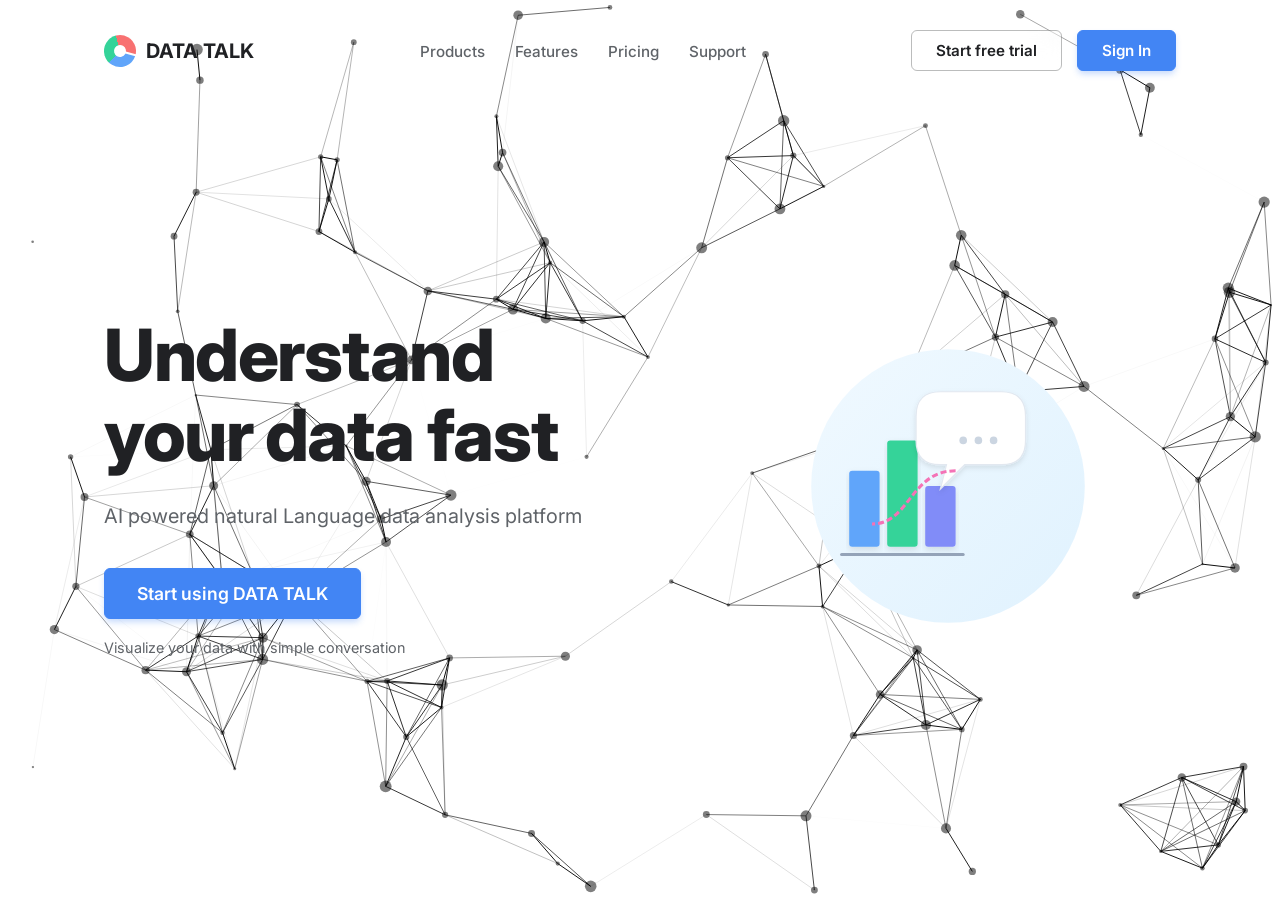
==== index.html @ 3cc3d5ae "feat: Implement initial Data Talk application with Flask server, file upload, Gemini chat, and dashb" ====
<!DOCTYPE html>
<html lang="en">

<head>
    <meta charset="UTF-8">
    <meta name="viewport" content="width=device-width, initial-scale=1.0">
    <title>Data Talk - Understand your data fast</title>
    <meta name="description"
        content="AI powered natural Language data analysis platform. Visualize your data with simple conversation.">
    <link rel="preconnect" href="https://fonts.googleapis.com">
    <link rel="preconnect" href="https://fonts.gstatic.com" crossorigin>
    <link href="https://fonts.googleapis.com/css2?family=Inter:wght@400;500;600;700&display=swap" rel="stylesheet">
    <link rel="stylesheet" href="styles.css">
</head>

<body>
    <header class="site-header">
        <div class="container">
            <a href="#" class="logo">
                <div class="logo-icon">
                    <!-- Simple CSS Pie Chart Icon -->
                    <div class="pie-slice"></div>
                </div>
                DATA TALK
            </a>
            <nav class="main-nav">
                <ul>
                    <li><a href="#">Products</a></li>
                    <li><a href="#">Features</a></li>
                    <li><a href="#">Pricing</a></li>
                    <li><a href="#">Support</a></li>
                </ul>
            </nav>
            <div class="header-actions">
                <a href="#" class="btn btn-outline">Start free trial</a>
                <a href="login.html" class="btn btn-primary">Sign In</a>
            </div>
            <button class="mobile-menu-btn" aria-label="Toggle menu">
                <span></span>
                <span></span>
                <span></span>
            </button>
        </div>
    </header>

    <canvas id="particle-canvas"></canvas>
    <main>
        <section class="hero-section">
            <div class="container">
                <div class="hero-content">
                    <h1>Understand your data fast</h1>
                    <p class="hero-subhead">AI powered natural Language data analysis platform</p>
                    <a href="#" class="btn btn-primary btn-lg">Start using DATA TALK</a>
                    <p class="hero-footnote">Visualize your data with simple conversation</p>
                </div>
                <div class="hero-image">
                    <img src="assets/hero_illustration.svg" alt="Data visualization illustration" id="hero-img">
                </div>
            </div>
        </section>
    </main>

    <script src="script.js"></script>
</body>

</html>
---- styles.css ----
:root {
    --primary-color: #4285f4;
    /* Google Blue */
    --accent-color: #ea4335;
    /* Google Red type accent if needed, or stick to blue/white */
    --text-color: #202124;
    /* Dark Grey/Black */
    --text-light: #5f6368;
    --background: #ffffff;
    /* White */
    --white: #ffffff;
    --border-color: #dadce0;
    --font-family: 'Google Sans', 'Inter', sans-serif;
    /* Prioritize Google Sans if available */
    --container-width: 90%;
}

* {
    margin: 0;
    padding: 0;
    box-sizing: border-box;
}

body {
    font-family: var(--font-family);
    color: var(--text-color);
    background-color: var(--background);
    /* Remove gradient, use solid dark background for particles */
    background: var(--background);
    min-height: 100vh;
    display: flex;
    flex-direction: column;
    overflow-x: hidden;
    /* Prevent scrollbars from particles */
}

#particle-canvas {
    position: fixed;
    top: 0;
    left: 0;
    width: 100%;
    height: 100%;
    z-index: 0;
    /* Behind content */
    pointer-events: none;
    /* Let clicks pass through */
}

/* Dashboard Subtle Background */
.dashboard-bg {
    position: fixed;
    top: 0;
    left: 0;
    width: 100vw;
    height: 100vh;
    z-index: -1;
    overflow: hidden;
    background: white;
}

.bg-blob {
    position: absolute;
    border-radius: 50%;
    filter: blur(80px);
    opacity: 0.4;
    animation: floatBlob 25s infinite alternate cubic-bezier(0.4, 0, 0.2, 1);
}

.blob-1 {
    top: -10%;
    left: -10%;
    width: 50vw;
    height: 50vw;
    background: radial-gradient(circle, rgba(66, 133, 244, 0.2) 0%, rgba(66, 133, 244, 0) 70%);
    /* Blue */
}

.blob-2 {
    bottom: -10%;
    right: -10%;
    width: 50vw;
    height: 50vw;
    background: radial-gradient(circle, rgba(234, 67, 53, 0.15) 0%, rgba(234, 67, 53, 0) 70%);
    /* Red */
    animation-delay: -12s;
}

.blob-3 {
    top: 40%;
    left: 40%;
    width: 40vw;
    height: 40vw;
    background: radial-gradient(circle, rgba(251, 188, 5, 0.1) 0%, rgba(251, 188, 5, 0) 70%);
    /* Yellow */
    animation-duration: 40s;
    opacity: 0.3;
}

@keyframes floatBlob {
    0% {
        transform: translate(0, 0) scale(1);
    }

    33% {
        transform: translate(30px, -50px) scale(1.1);
    }

    66% {
        transform: translate(-20px, 20px) scale(0.9);
    }

    100% {
        transform: translate(0, 0) scale(1);
    }
}

.container {
    width: 100%;
    /* Fluid width */
    max-width: var(--container-width);
    margin: 0 auto;
    padding: 0 40px;
    /* Increased padding */
    display: flex;
    align-items: center;
}

/* Header */
.site-header {
    width: 100%;
    z-index: 10;
    padding: 20px 0;
    padding-top: 30px;
}

.site-header .container {
    justify-content: space-between;
}

.logo {
    display: flex;
    align-items: center;
    font-weight: 700;
    font-size: 1.25rem;
    color: var(--text-color);
    text-decoration: none;
    gap: 10px;
}

.logo-icon {
    width: 32px;
    height: 32px;
    background: conic-gradient(from 0deg, #f87171 0deg 120deg, #60a5fa 120deg 240deg, #34d399 240deg 360deg);
    border-radius: 50%;
    position: relative;
    transform: rotate(-15deg);
}

.logo-icon::before {
    content: '';
    position: absolute;
    top: 50%;
    left: 50%;
    transform: translate(-50%, -50%);
    width: 12px;
    height: 12px;
    background: white;
    border-radius: 50%;
    z-index: 2;
}

/* Add a line to simulate the cut */
.logo-icon::after {
    content: '';
    position: absolute;
    top: 50%;
    left: 50%;
    width: 20px;
    height: 2px;
    background: white;
    transform: translateY(-50%) rotate(30deg);
    transform-origin: left center;
}


.main-nav ul {
    display: flex;
    list-style: none;
    gap: 30px;
}

.main-nav a {
    text-decoration: none;
    color: var(--text-light);
    font-weight: 500;
    font-size: 0.95rem;
    transition: color 0.2s;
}

.main-nav a:hover {
    color: var(--primary-color);
    /* Blue on hover */
}

.header-actions {
    display: flex;
    gap: 15px;
    align-items: center;
}

.btn {
    display: inline-flex;
    align-items: center;
    justify-content: center;
    padding: 10px 24px;
    border-radius: 6px;
    font-weight: 600;
    text-decoration: none;
    transition: all 0.2s;
    font-size: 0.95rem;
}

.btn-outline {
    border: 1px solid rgba(32, 33, 36, 0.3);
    /* Dark border */
    color: var(--text-color);
    backdrop-filter: blur(10px);
    /* Glassmorphism */
}

.btn-outline:hover {
    background-color: rgba(32, 33, 36, 0.05);
    border-color: var(--text-color);
    color: var(--text-color);
}

.btn-primary {
    background-color: var(--primary-color);
    color: var(--white);
    border: 1px solid var(--primary-color);
    box-shadow: 0 4px 6px -1px rgba(66, 133, 244, 0.3);
}

.btn-primary:hover {
    background-color: #4351d6;
    border-color: #4351d6;
    transform: translateY(-1px);
}

.btn-lg {
    padding: 14px 32px;
    font-size: 1.1rem;
}

.mobile-menu-btn {
    display: none;
    background: none;
    border: none;
    cursor: pointer;
    flex-direction: column;
    gap: 6px;
}

.mobile-menu-btn span {
    display: block;
    width: 25px;
    height: 3px;
    background-color: var(--text-color);
    border-radius: 3px;
}

/* Hero Section */
main {
    flex: 1;
    display: flex;
    flex-direction: column;
}

.hero-section {
    flex: 1;
    width: 100%;
    display: flex;
    align-items: center;
    justify-content: center;
    position: relative;
}

.hero-section .container {
    padding-top: 40px;
    padding-bottom: 60px;
    justify-content: space-between;
    align-items: center;
    gap: 80px;
    width: 100%;
}

.hero-content {
    max-width: 50%;
    display: flex;
    flex-direction: column;
    justify-content: center;
    align-items: flex-start;
    /* Prevent button from stretching */
}

.hero-content h1 {
    font-size: 4.5rem;
    font-weight: 800;
    line-height: 1.1;
    margin-bottom: 30px;
    letter-spacing: -0.02em;
}

.hero-subhead {
    font-size: 1.25rem;
    color: var(--text-light);
    margin-bottom: 40px;
    font-weight: 400;
}

.hero-footnote {
    margin-top: 20px;
    color: var(--text-light);
    font-size: 0.9rem;
}

.hero-image {
    max-width: 45%;
    display: flex;
    justify-content: center;
    align-items: center;
}

.hero-image img {
    max-width: 100%;
    height: auto;
    filter: drop-shadow(0 20px 25px -5px rgba(0, 0, 0, 0.1));
}

/* Responsive */
@media (max-width: 768px) {
    .site-header {
        position: relative;
    }

    .main-nav,
    .header-actions {
        display: none;
    }

    .mobile-menu-btn {
        display: flex;
    }

    .hero-section .container {
        flex-direction: column;
        padding-top: 40px;
        text-align: center;
    }

    .hero-content {
        max-width: 100%;
        margin-bottom: 50px;
    }

    .hero-content h1 {
        font-size: 3rem;
    }

    .hero-image {
        max-width: 80%;
    }
}

/* Button Text Color Fix */
.btn-outline,
.btn-primary {
    color: var(--white);
    /* Ensure visible text on buttons */
}

.btn-outline {
    color: var(--text-color);
    /* Dark text for outline in light mode */
}

/* Chat Hero UI */
.chat-hero-container {
    display: flex;
    flex-direction: column;
    justify-content: center;
    align-items: center;
    height: 100%;
    width: 100%;
    max-width: 800px;
    /* Constrain width for readability */
    margin: 0 auto;
    padding-bottom: 10vh;
    /* Visual balance */
}

.chat-hero-title {
    font-size: 2.5rem;
    font-weight: 600;
    margin-bottom: 2rem;
    text-align: center;
    background: linear-gradient(135deg, var(--text-color) 0%, var(--text-light) 100%);
    -webkit-background-clip: text;
    -webkit-text-fill-color: transparent;
    letter-spacing: -0.02em;
}

.chat-input-wrapper {
    width: 100%;
    position: relative;
    border-radius: 16px;
    background: rgba(255, 255, 255, 0.8);
    backdrop-filter: blur(20px);
    box-shadow: 0 4px 20px rgba(0, 0, 0, 0.08);
    /* Soft shadow */
    border: 1px solid var(--border-color);
    padding: 10px;
    transition: all 0.3s cubic-bezier(0.25, 0.8, 0.25, 1);
}

.chat-input-wrapper:focus-within {
    box-shadow: 0 8px 30px rgba(66, 133, 244, 0.15);
    border-color: var(--primary-color);
    transform: translateY(-2px);
}

.chat-hero-input {
    width: 100%;
    min-height: 60px;
    border: none;
    background: transparent;
    padding: 15px 50px 15px 20px;
    /* Space for buttons */
    font-size: 1.1rem;
    font-family: var(--font-family);
    color: var(--text-color);
    resize: none;
    outline: none;
}

.chat-actions {
    display: flex;
    justify-content: space-between;
    align-items: center;
    padding: 0 10px 5px 10px;
    border-top: 1px solid rgba(0, 0, 0, 0.05);
    margin-top: 5px;
}

.chat-tools {
    display: flex;
    gap: 10px;
}

.tool-btn {
    background: none;
    border: none;
    cursor: pointer;
    padding: 8px;
    border-radius: 50%;
    color: var(--text-light);
    transition: all 0.2s;
    display: flex;
    align-items: center;
    justify-content: center;
}

.tool-btn:hover {
    background: rgba(0, 0, 0, 0.05);
    color: var(--primary-color);
}

.send-btn {
    background: var(--primary-color);
    color: white;
    border: none;
    border-radius: 8px;
    width: 36px;
    height: 36px;
    cursor: pointer;
    display: flex;
    align-items: center;
    justify-content: center;
    transition: transform 0.2s;
}

.send-btn:hover {
    transform: scale(1.05);
}

.suggestions-row {
    display: flex;
    gap: 10px;
    margin-top: 20px;
    flex-wrap: wrap;
    justify-content: center;
}

.suggestion-chip {
    padding: 8px 16px;
    background: rgba(255, 255, 255, 0.6);
    border: 1px solid var(--border-color);
    border-radius: 20px;
    font-size: 0.9rem;
    color: var(--text-light);
    cursor: pointer;
    transition: all 0.2s;
}

.suggestion-chip:hover {
    background: white;
    border-color: var(--primary-color);
    color: var(--primary-color);
    transform: translateY(-1px);
    box-shadow: 0 2px 8px rgba(0, 0, 0, 0.05);
}
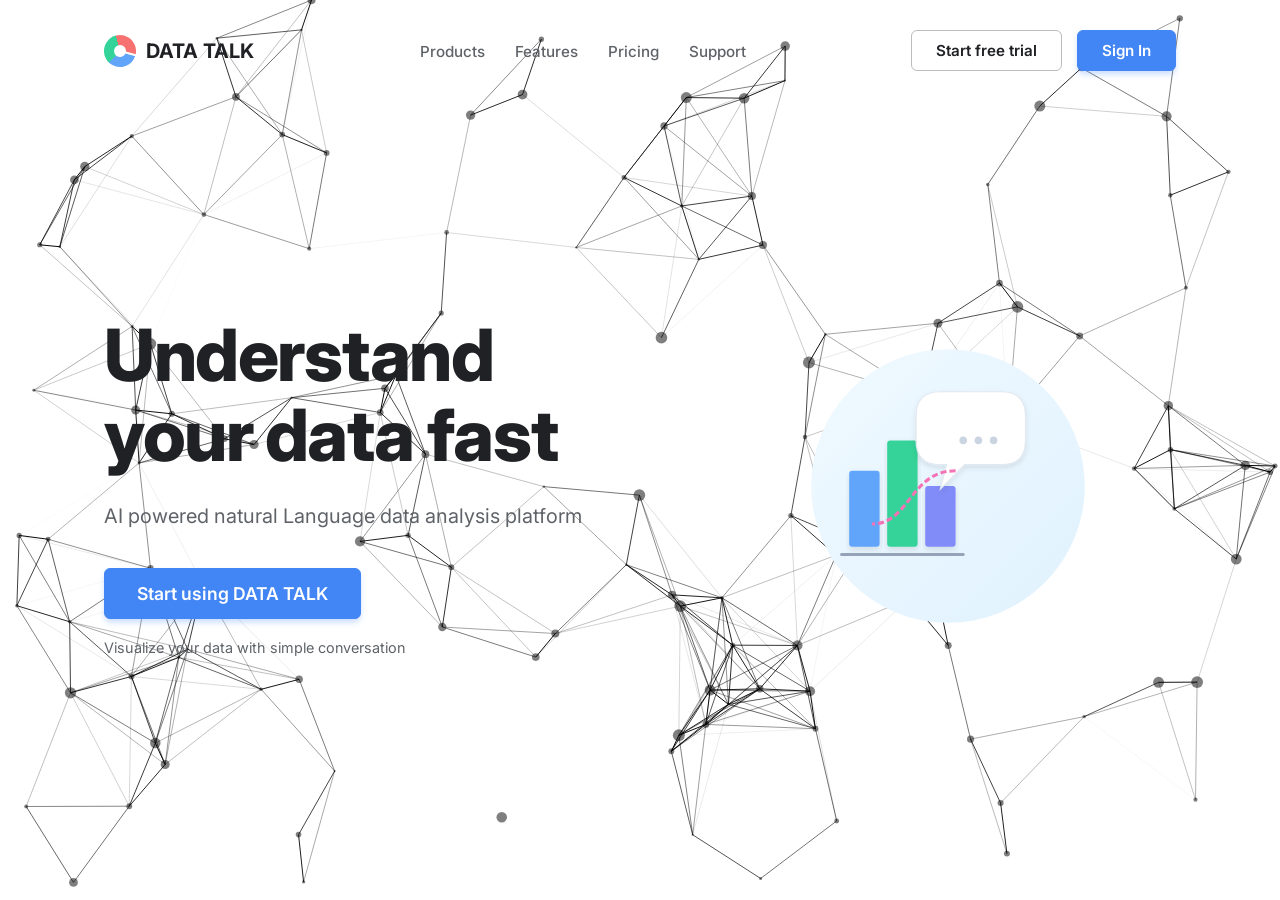
==== commit 2282d7b7: "feat: Add dashboard pinning, chart download, and data preview functionalities - Implemented pinChart" ====
--- a/index.html
+++ b/index.html
@@ -60,7 +60,9 @@
         </section>
     </main>
 
-    <script src="script.js"></script>
+    <script src="js/core.js"></script>
+    <script src="js/data-chat.js"></script>
+    <script src="js/dashboard-ui.js"></script>
 </body>
 
 </html>
--- a/styles.css
+++ b/styles.css
@@ -379,6 +379,19 @@
     /* Ensure visible text on buttons */
 }
 
+/* Shared interactive-element base (prevents duplication across CSS modules) */
+.chart-action-btn,
+.btn-dash-action,
+.table-toggle-btn,
+.regenerate-btn,
+.followup-chip,
+.card-resize-btn,
+.data-preview-toggle {
+    font-family: var(--font-family);
+    cursor: pointer;
+    transition: all 0.2s;
+}
+
 .btn-outline {
     color: var(--text-color);
     /* Dark text for outline in light mode */
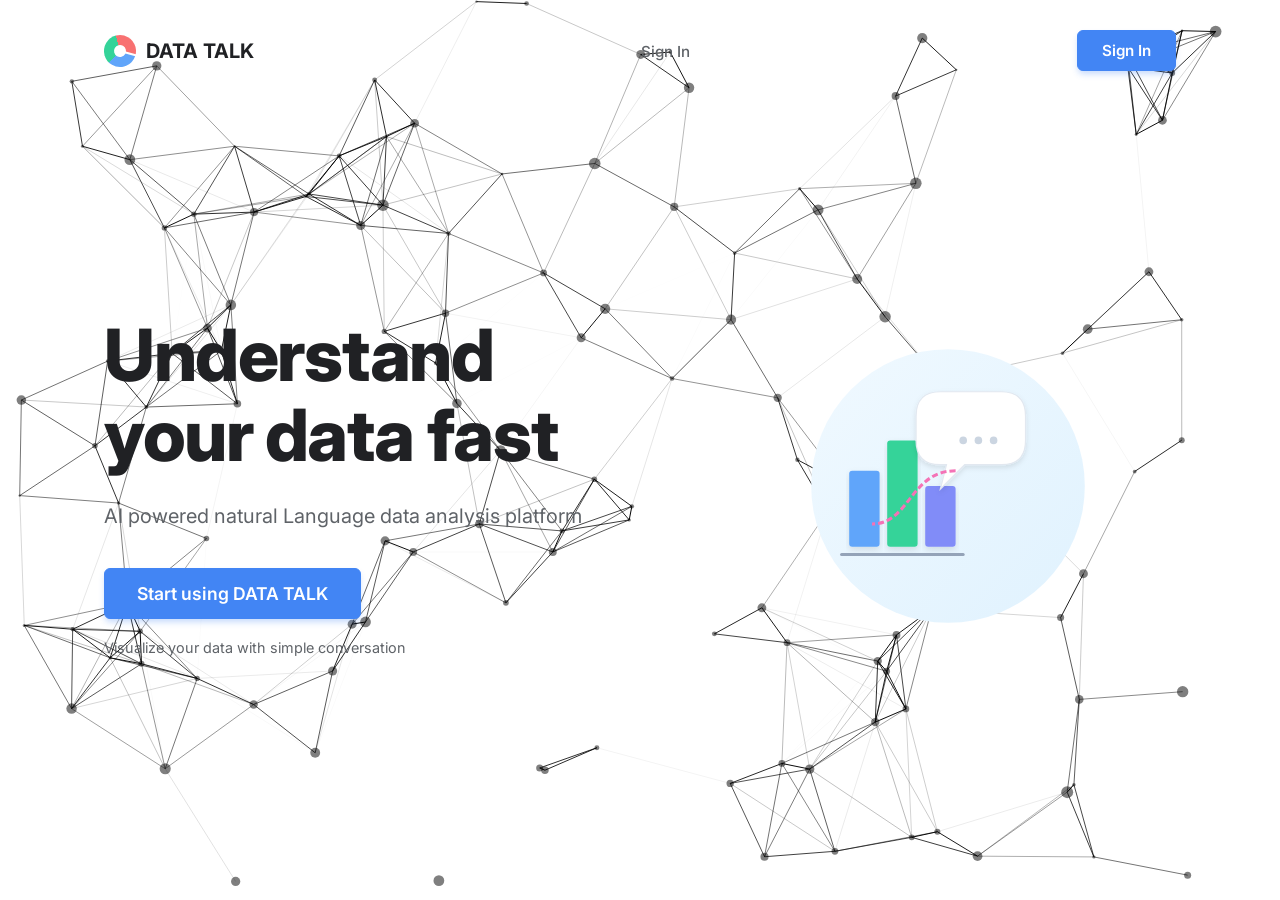
==== commit 591eca93: "refactor: Clean up codebase by removing dead code, consolidating Supabase config, and updating docum" ====
--- a/index.html
+++ b/index.html
@@ -25,14 +25,10 @@
             </a>
             <nav class="main-nav">
                 <ul>
-                    <li><a href="#">Products</a></li>
-                    <li><a href="#">Features</a></li>
-                    <li><a href="#">Pricing</a></li>
-                    <li><a href="#">Support</a></li>
+                    <li><a href="login.html">Sign In</a></li>
                 </ul>
             </nav>
             <div class="header-actions">
-                <a href="#" class="btn btn-outline">Start free trial</a>
                 <a href="login.html" class="btn btn-primary">Sign In</a>
             </div>
             <button class="mobile-menu-btn" aria-label="Toggle menu">
@@ -50,7 +46,7 @@
                 <div class="hero-content">
                     <h1>Understand your data fast</h1>
                     <p class="hero-subhead">AI powered natural Language data analysis platform</p>
-                    <a href="#" class="btn btn-primary btn-lg">Start using DATA TALK</a>
+                    <a href="login.html" class="btn btn-primary btn-lg">Start using DATA TALK</a>
                     <p class="hero-footnote">Visualize your data with simple conversation</p>
                 </div>
                 <div class="hero-image">
@@ -61,8 +57,6 @@
     </main>
 
     <script src="js/core.js"></script>
-    <script src="js/data-chat.js"></script>
-    <script src="js/dashboard-ui.js"></script>
 </body>
 
 </html>
--- a/styles.css
+++ b/styles.css
@@ -13,6 +13,38 @@
     --font-family: 'Google Sans', 'Inter', sans-serif;
     /* Prioritize Google Sans if available */
     --container-width: 90%;
+
+    /* Surfaces (used by dashboard) */
+    --surface-primary: #ffffff;
+    --surface-secondary: rgba(255, 255, 255, 0.8);
+    --surface-tertiary: rgba(255, 255, 255, 0.6);
+    --surface-hover: rgba(0, 0, 0, 0.05);
+    --surface-active: rgba(66, 133, 244, 0.1);
+    --shadow-color: rgba(0, 0, 0, 0.08);
+    --code-bg: rgba(0, 0, 0, 0.06);
+    --chart-border-top: #f0f0f0;
+    --input-bg: white;
+}
+
+/* Dark Mode */
+[data-theme="dark"] {
+    --primary-color: #7aabf7;
+    --accent-color: #f28b82;
+    --text-color: #e8eaed;
+    --text-light: #9aa0a6;
+    --background: #000000;
+    --white: #121212;
+    --border-color: #2a2a2a;
+    --surface-primary: #121212;
+    --surface-secondary: rgba(18, 18, 18, 0.9);
+    --surface-tertiary: rgba(18, 18, 18, 0.7);
+    --surface-hover: rgba(255, 255, 255, 0.06);
+    --surface-active: rgba(122, 171, 247, 0.15);
+    --shadow-color: rgba(0, 0, 0, 0.5);
+    --code-bg: rgba(255, 255, 255, 0.08);
+    --chart-border-top: rgba(255, 255, 255, 0.08);
+    --input-bg: #1e1e1e;
+    color-scheme: dark;
 }
 
 * {
@@ -55,7 +87,7 @@
     height: 100vh;
     z-index: -1;
     overflow: hidden;
-    background: white;
+    background: var(--background);
 }
 
 .bg-blob {
@@ -164,7 +196,7 @@
     transform: translate(-50%, -50%);
     width: 12px;
     height: 12px;
-    background: white;
+    background: var(--background);
     border-radius: 50%;
     z-index: 2;
 }
@@ -177,7 +209,7 @@
     left: 50%;
     width: 20px;
     height: 2px;
-    background: white;
+    background: var(--background);
     transform: translateY(-50%) rotate(30deg);
     transform-origin: left center;
 }
@@ -397,138 +429,3 @@
     /* Dark text for outline in light mode */
 }
 
-/* Chat Hero UI */
-.chat-hero-container {
-    display: flex;
-    flex-direction: column;
-    justify-content: center;
-    align-items: center;
-    height: 100%;
-    width: 100%;
-    max-width: 800px;
-    /* Constrain width for readability */
-    margin: 0 auto;
-    padding-bottom: 10vh;
-    /* Visual balance */
-}
-
-.chat-hero-title {
-    font-size: 2.5rem;
-    font-weight: 600;
-    margin-bottom: 2rem;
-    text-align: center;
-    background: linear-gradient(135deg, var(--text-color) 0%, var(--text-light) 100%);
-    -webkit-background-clip: text;
-    -webkit-text-fill-color: transparent;
-    letter-spacing: -0.02em;
-}
-
-.chat-input-wrapper {
-    width: 100%;
-    position: relative;
-    border-radius: 16px;
-    background: rgba(255, 255, 255, 0.8);
-    backdrop-filter: blur(20px);
-    box-shadow: 0 4px 20px rgba(0, 0, 0, 0.08);
-    /* Soft shadow */
-    border: 1px solid var(--border-color);
-    padding: 10px;
-    transition: all 0.3s cubic-bezier(0.25, 0.8, 0.25, 1);
-}
-
-.chat-input-wrapper:focus-within {
-    box-shadow: 0 8px 30px rgba(66, 133, 244, 0.15);
-    border-color: var(--primary-color);
-    transform: translateY(-2px);
-}
-
-.chat-hero-input {
-    width: 100%;
-    min-height: 60px;
-    border: none;
-    background: transparent;
-    padding: 15px 50px 15px 20px;
-    /* Space for buttons */
-    font-size: 1.1rem;
-    font-family: var(--font-family);
-    color: var(--text-color);
-    resize: none;
-    outline: none;
-}
-
-.chat-actions {
-    display: flex;
-    justify-content: space-between;
-    align-items: center;
-    padding: 0 10px 5px 10px;
-    border-top: 1px solid rgba(0, 0, 0, 0.05);
-    margin-top: 5px;
-}
-
-.chat-tools {
-    display: flex;
-    gap: 10px;
-}
-
-.tool-btn {
-    background: none;
-    border: none;
-    cursor: pointer;
-    padding: 8px;
-    border-radius: 50%;
-    color: var(--text-light);
-    transition: all 0.2s;
-    display: flex;
-    align-items: center;
-    justify-content: center;
-}
-
-.tool-btn:hover {
-    background: rgba(0, 0, 0, 0.05);
-    color: var(--primary-color);
-}
-
-.send-btn {
-    background: var(--primary-color);
-    color: white;
-    border: none;
-    border-radius: 8px;
-    width: 36px;
-    height: 36px;
-    cursor: pointer;
-    display: flex;
-    align-items: center;
-    justify-content: center;
-    transition: transform 0.2s;
-}
-
-.send-btn:hover {
-    transform: scale(1.05);
-}
-
-.suggestions-row {
-    display: flex;
-    gap: 10px;
-    margin-top: 20px;
-    flex-wrap: wrap;
-    justify-content: center;
-}
-
-.suggestion-chip {
-    padding: 8px 16px;
-    background: rgba(255, 255, 255, 0.6);
-    border: 1px solid var(--border-color);
-    border-radius: 20px;
-    font-size: 0.9rem;
-    color: var(--text-light);
-    cursor: pointer;
-    transition: all 0.2s;
-}
-
-.suggestion-chip:hover {
-    background: white;
-    border-color: var(--primary-color);
-    color: var(--primary-color);
-    transform: translateY(-1px);
-    box-shadow: 0 2px 8px rgba(0, 0, 0, 0.05);
-}
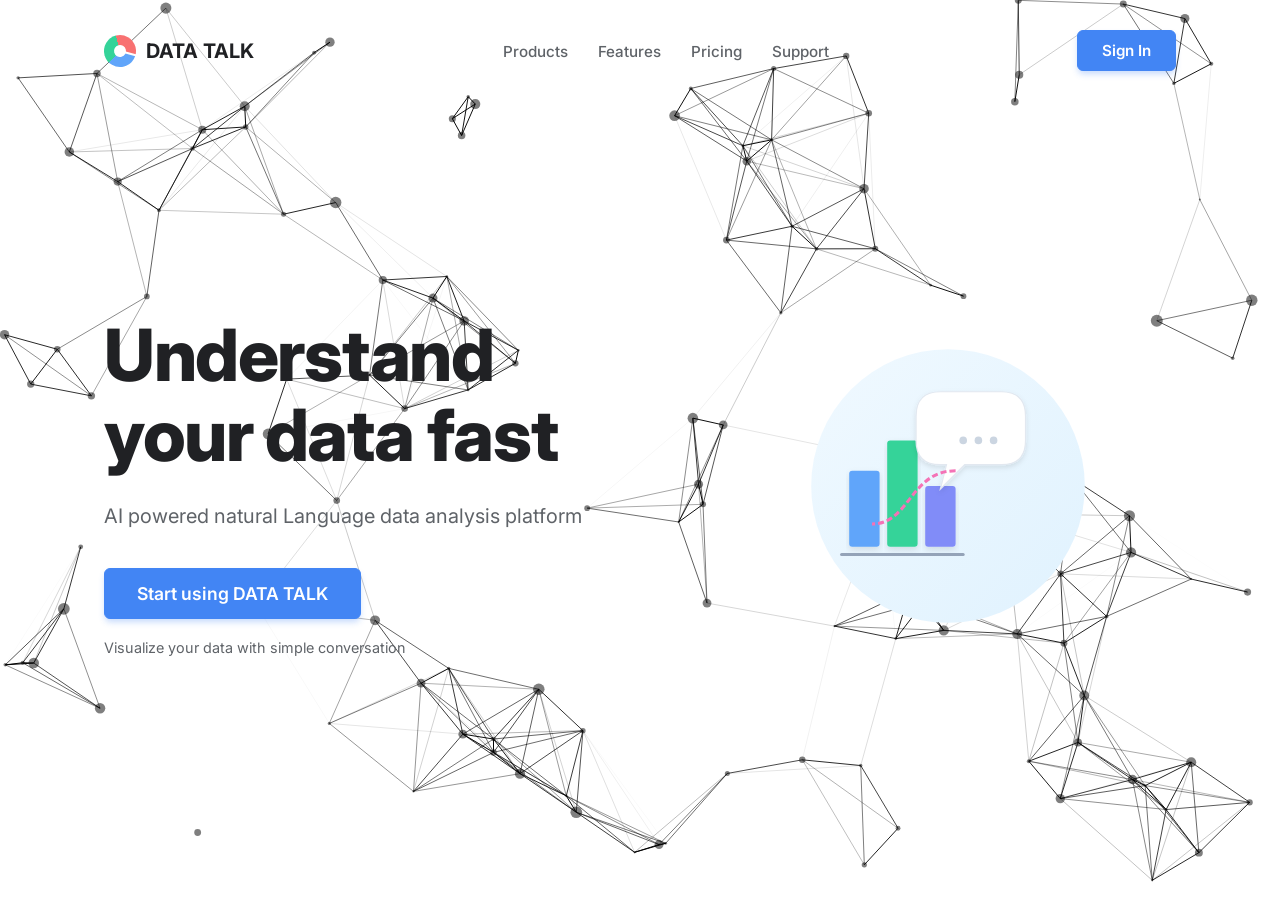
==== commit 54f55595: "feat: Implement dashboard layout and chat UI, and update main navigation links." ====
--- a/index.html
+++ b/index.html
@@ -25,7 +25,10 @@
             </a>
             <nav class="main-nav">
                 <ul>
-                    <li><a href="login.html">Sign In</a></li>
+                    <li><a href="#">Products</a></li>
+                    <li><a href="#">Features</a></li>
+                    <li><a href="#">Pricing</a></li>
+                    <li><a href="#">Support</a></li>
                 </ul>
             </nav>
             <div class="header-actions">
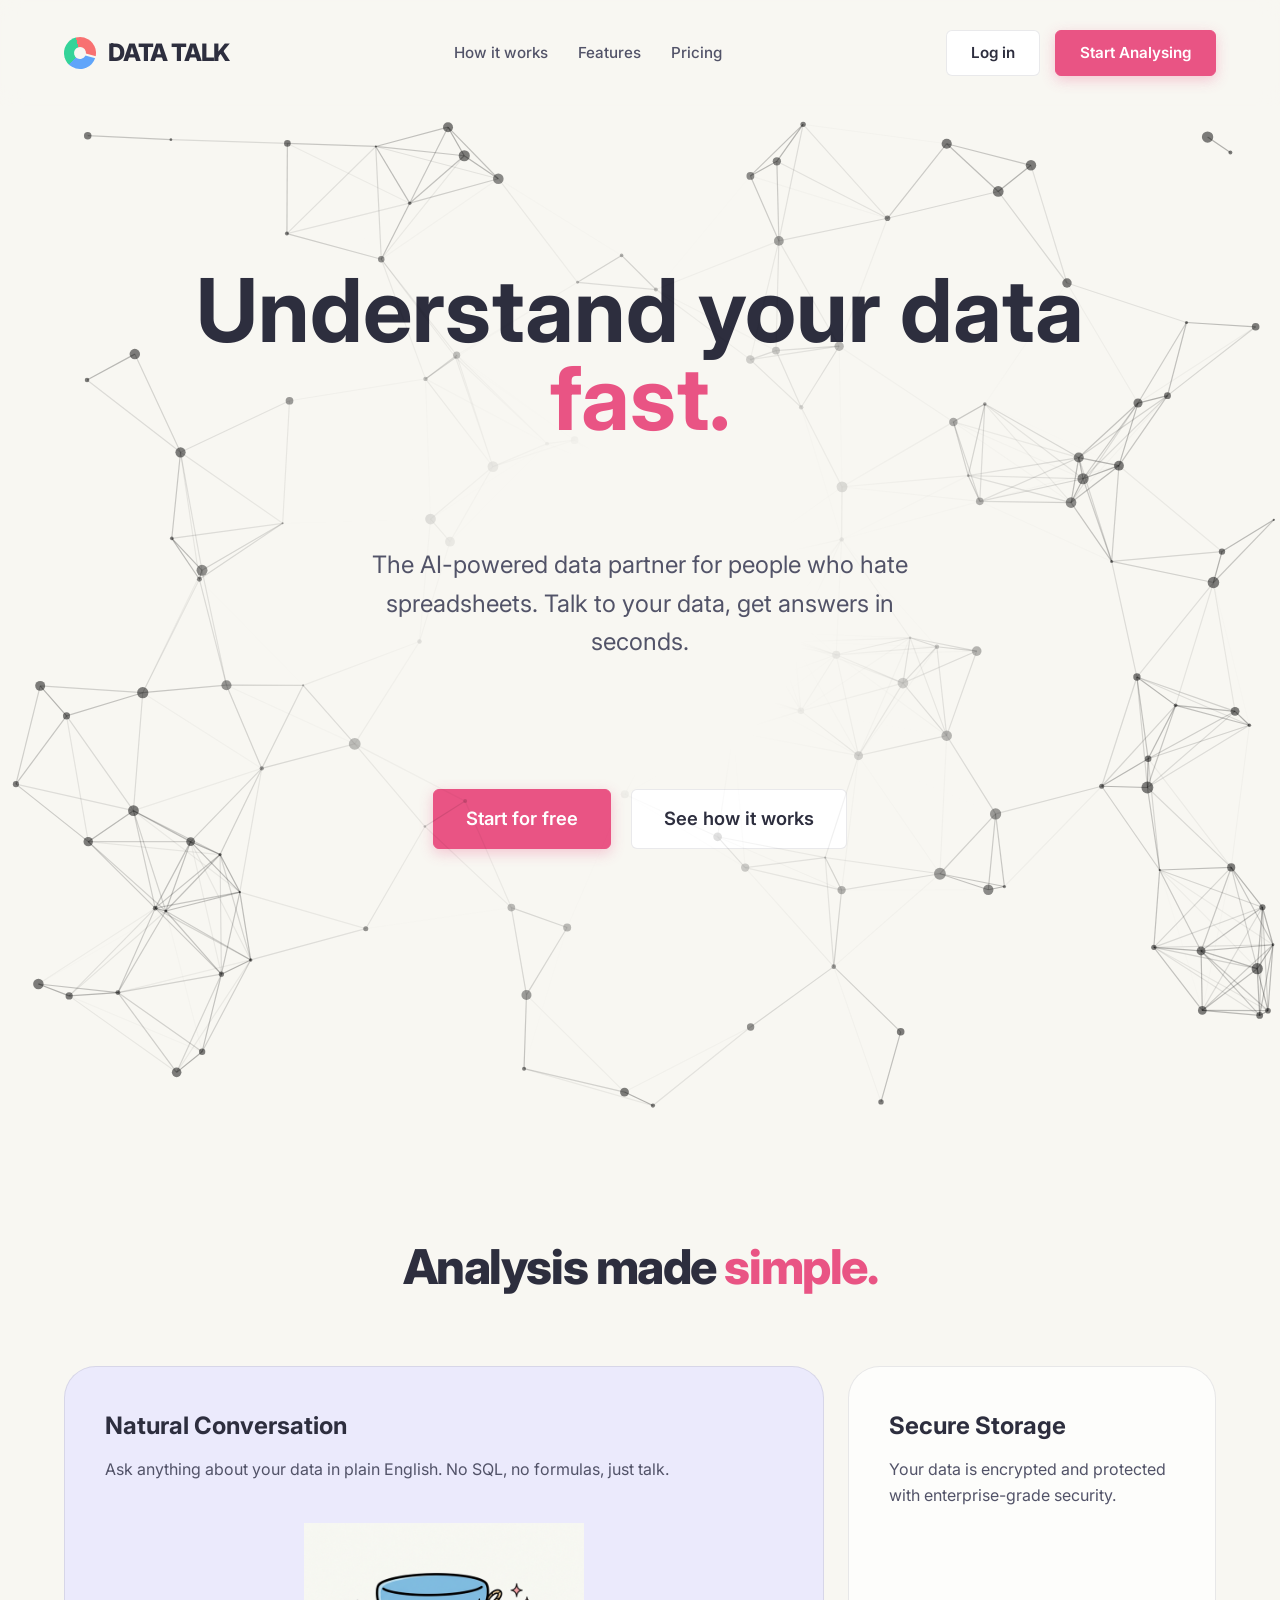
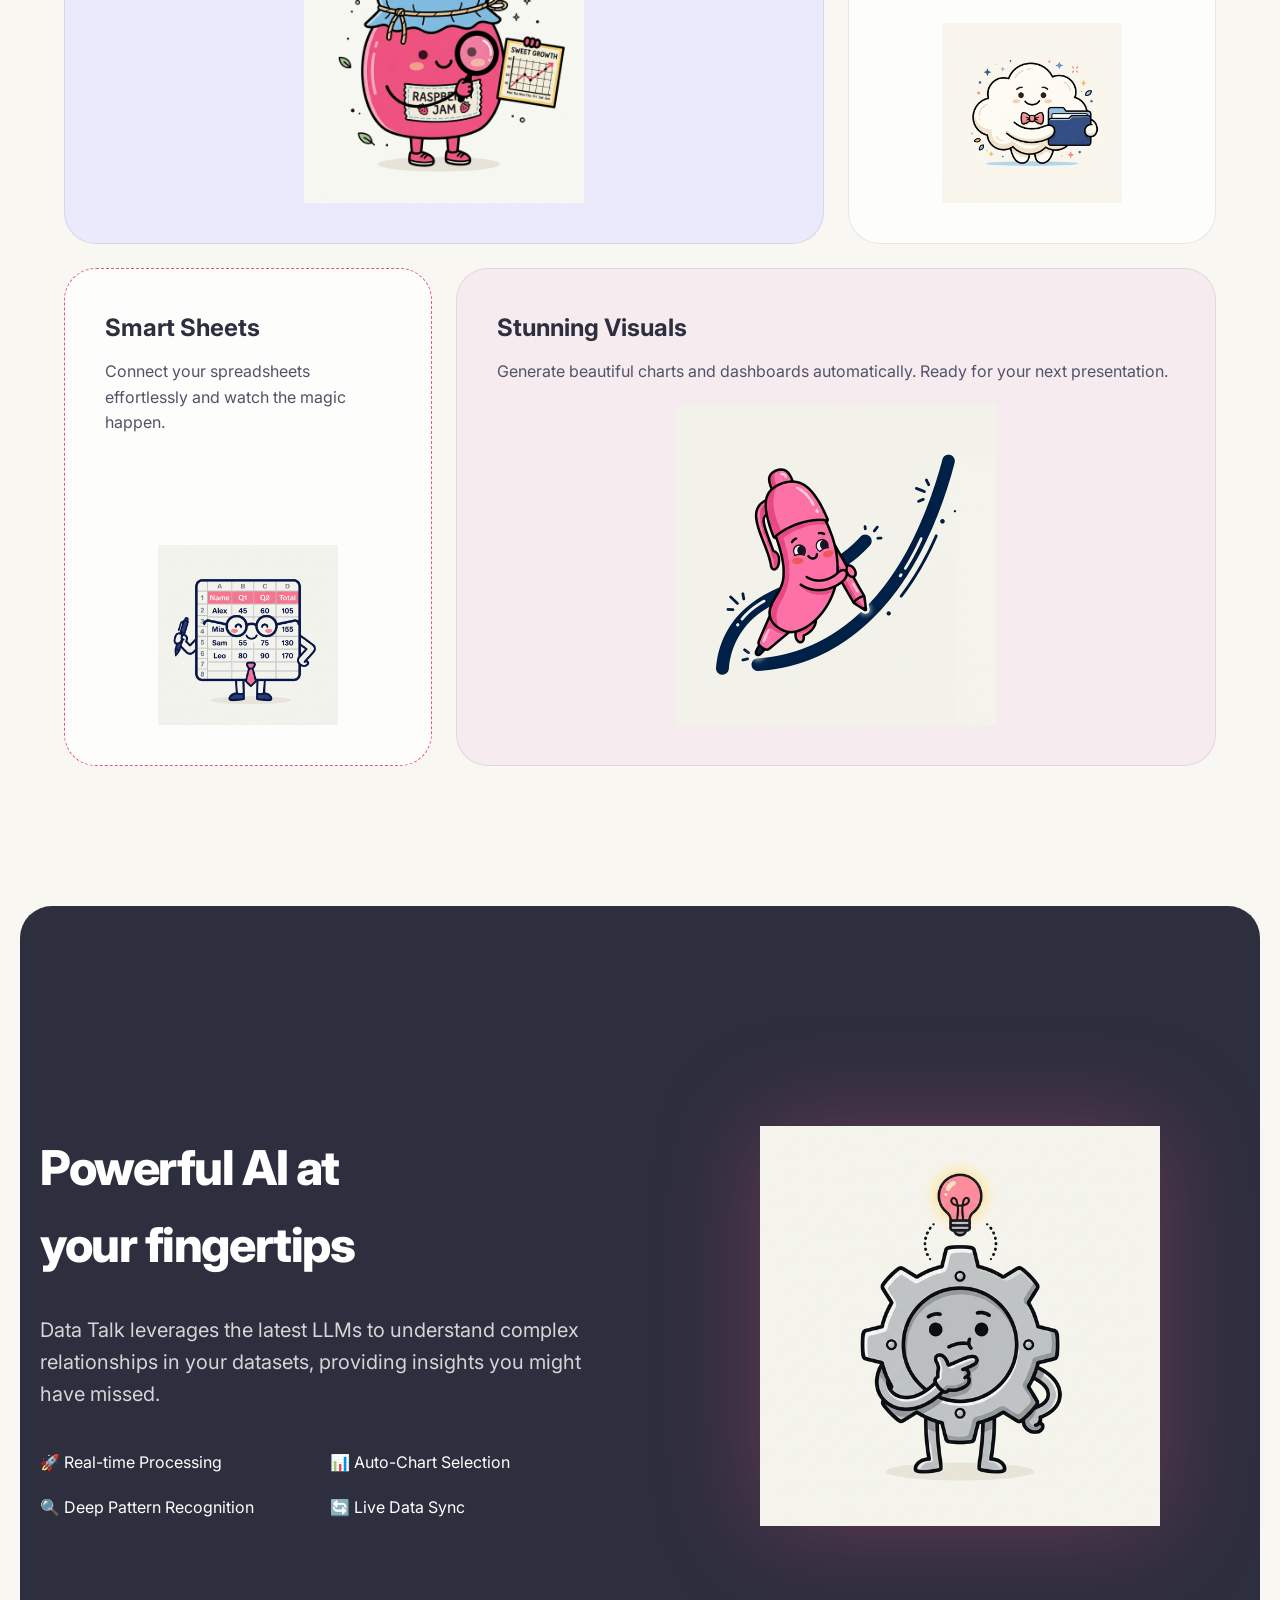
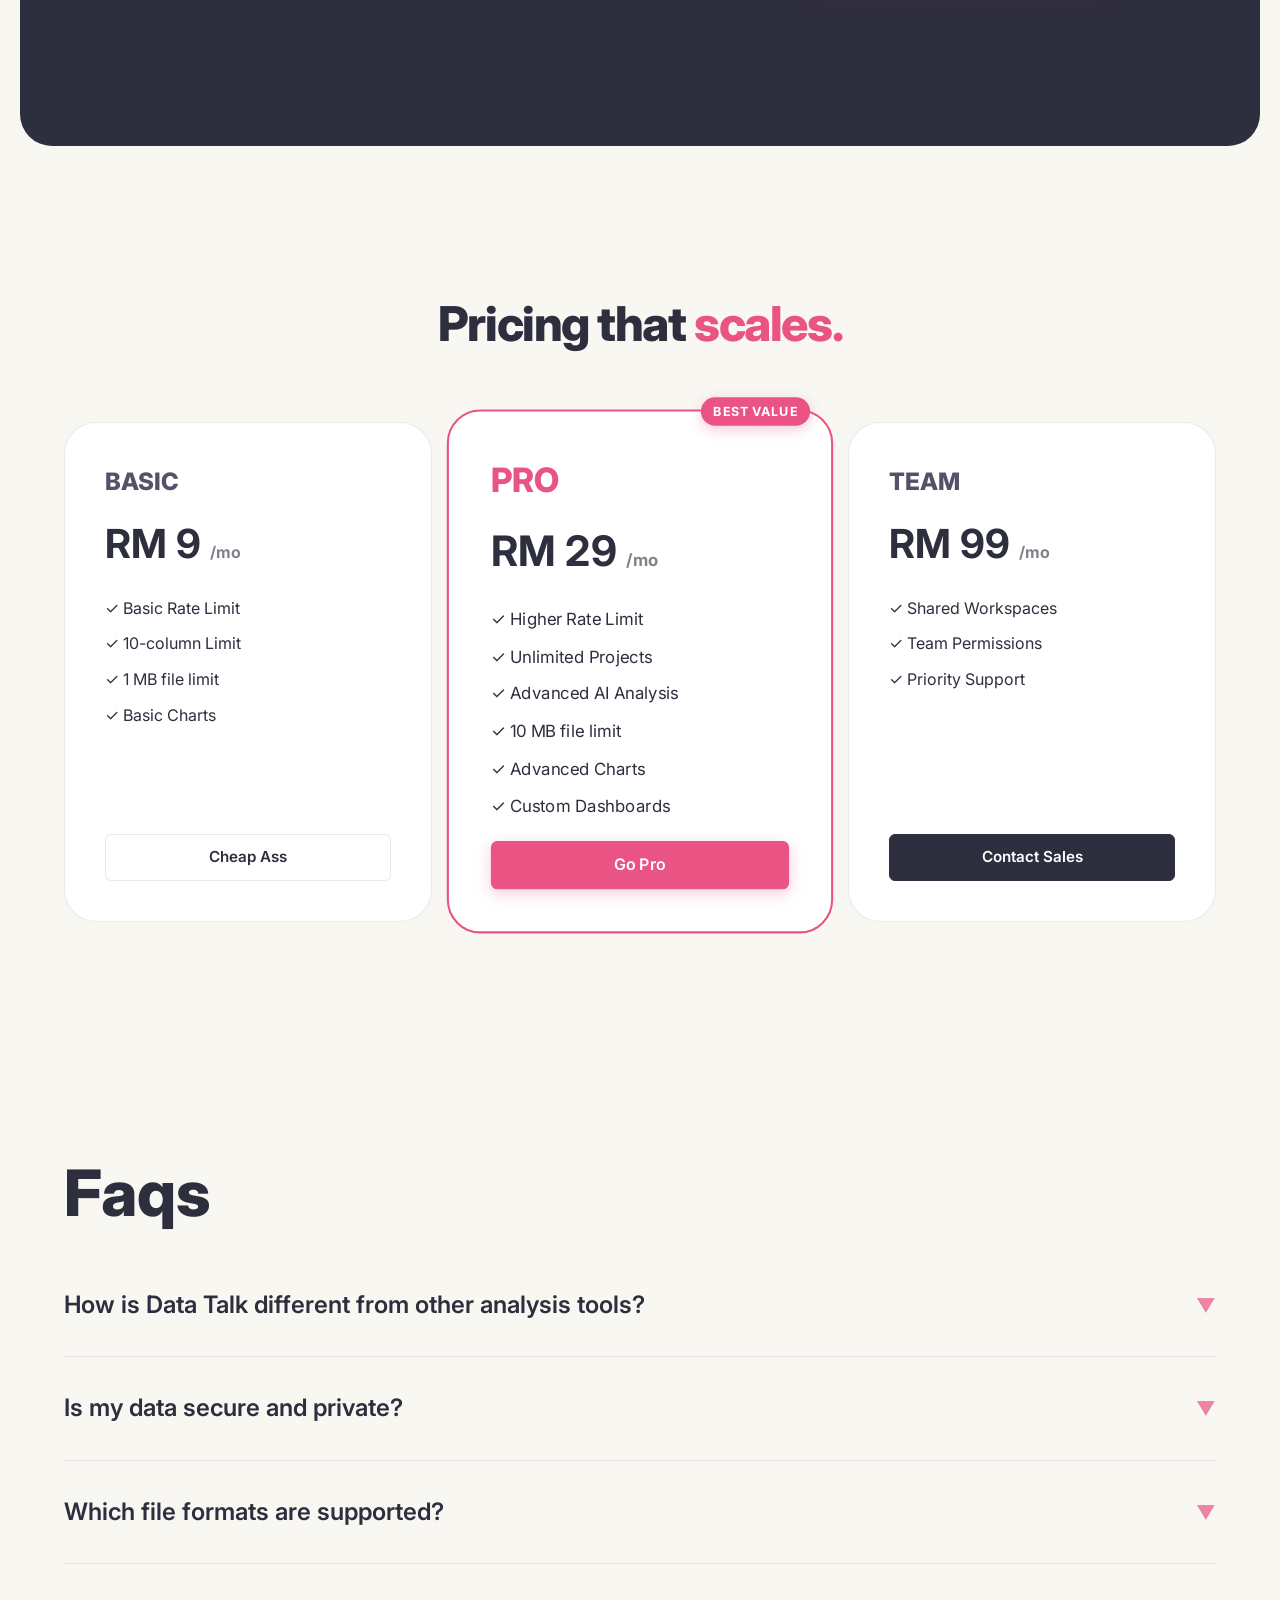
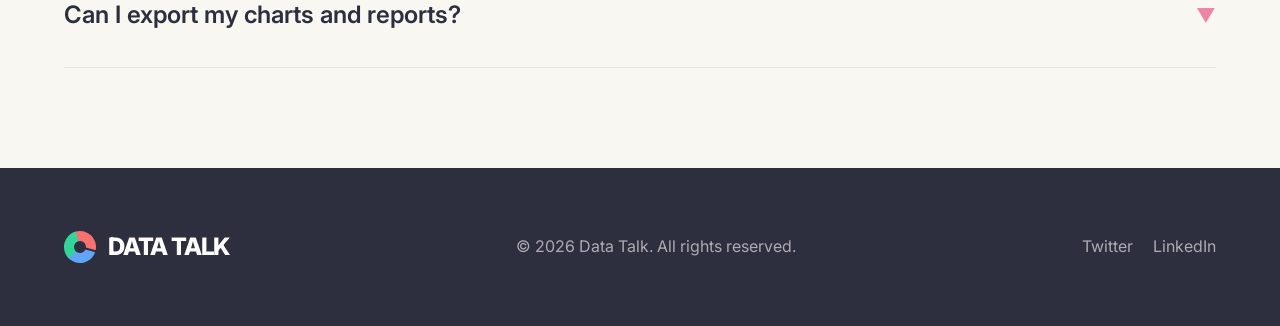
==== commit 675e709f: "Major UI changes and Refactor code structure for improved readability and maintainability" ====
--- a/index.html
+++ b/index.html
@@ -4,35 +4,56 @@
 <head>
     <meta charset="UTF-8">
     <meta name="viewport" content="width=device-width, initial-scale=1.0">
-    <title>Data Talk - Understand your data fast</title>
+    <title>Data Talk | Understand your data with AI</title>
     <meta name="description"
-        content="AI powered natural Language data analysis platform. Visualize your data with simple conversation.">
+        content="AI powered natural language data analysis platform. Visualise your data with simple conversation.">
     <link rel="preconnect" href="https://fonts.googleapis.com">
     <link rel="preconnect" href="https://fonts.gstatic.com" crossorigin>
-    <link href="https://fonts.googleapis.com/css2?family=Inter:wght@400;500;600;700&display=swap" rel="stylesheet">
+    <link
+        href="https://fonts.googleapis.com/css2?family=Plus+Jakarta+Sans:wght@400;500;600;700;800&family=Inter:wght@400;500;600;700&display=swap"
+        rel="stylesheet">
     <link rel="stylesheet" href="styles.css">
+    <style>
+        /* Modern Hero Scroller Animation */
+        @keyframes float {
+            0% {
+                transform: translateY(0px);
+            }
+
+            50% {
+                transform: translateY(-20px);
+            }
+
+            100% {
+                transform: translateY(0px);
+            }
+        }
+
+        .floating-asset {
+            animation: float 6s ease-in-out infinite;
+        }
+    </style>
 </head>
 
 <body>
     <header class="site-header">
-        <div class="container">
-            <a href="#" class="logo">
+        <div class="container" style="display: flex; justify-content: space-between; align-items: center;">
+            <a href="index.html" class="logo">
                 <div class="logo-icon">
-                    <!-- Simple CSS Pie Chart Icon -->
                     <div class="pie-slice"></div>
                 </div>
                 DATA TALK
             </a>
             <nav class="main-nav">
                 <ul>
-                    <li><a href="#">Products</a></li>
-                    <li><a href="#">Features</a></li>
-                    <li><a href="#">Pricing</a></li>
-                    <li><a href="#">Support</a></li>
+                    <li><a href="#how-it-works">How it works</a></li>
+                    <li><a href="#features">Features</a></li>
+                    <li><a href="#pricing">Pricing</a></li>
                 </ul>
             </nav>
             <div class="header-actions">
-                <a href="login.html" class="btn btn-primary">Sign In</a>
+                <a href="login.html" class="btn btn-outline">Log in</a>
+                <a href="login.html" class="btn btn-primary">Start Analysing</a>
             </div>
             <button class="mobile-menu-btn" aria-label="Toggle menu">
                 <span></span>
@@ -42,22 +63,229 @@
         </div>
     </header>
 
-    <canvas id="particle-canvas"></canvas>
     <main>
-        <section class="hero-section">
+        <!-- Hero Section -->
+        <section class="section hero-section">
+            <canvas id="particle-canvas"></canvas>
+            <div class="container" style="flex-direction: column; display: flex; align-items: center;">
+                <h1
+                    style="font-size: 5.5rem; line-height: 1; margin-bottom: 24px; max-width: 900px; text-align: center;">
+                    Understand your
+                    data <span style="color: var(--primary-color);">fast.</span></h1>
+                <p class="hero-subhead"
+                    style="font-size: 1.5rem; max-width: 600px; margin-bottom: 48px; text-align: center;">The AI-powered
+                    data partner for people who hate spreadsheets. Talk to your data, get answers in seconds.</p>
+                <div style="display: flex; gap: 20px; margin-bottom: 80px;">
+                    <a href="login.html" class="btn btn-primary btn-lg">Start for free</a>
+                    <a href="#how-it-works" class="btn btn-outline btn-lg">See how it works</a>
+                </div>
+            </div>
+        </section>
+
+        <!-- Bento How it Works -->
+        <section id="how-it-works" class="section">
             <div class="container">
-                <div class="hero-content">
-                    <h1>Understand your data fast</h1>
-                    <p class="hero-subhead">AI powered natural Language data analysis platform</p>
-                    <a href="login.html" class="btn btn-primary btn-lg">Start using DATA TALK</a>
-                    <p class="hero-footnote">Visualize your data with simple conversation</p>
-                </div>
-                <div class="hero-image">
-                    <img src="assets/hero_illustration.svg" alt="Data visualization illustration" id="hero-img">
-                </div>
-            </div>
-        </section>
+                <h2 class="section-title">Analysis made <span style="color: var(--primary-color);">simple.</span></h2>
+                <div class="bento-grid">
+                    <div class="bento-item col-8" style="background-color: var(--bento-bg-1);">
+                        <div>
+                            <h3>Natural Conversation</h3>
+                            <p>Ask anything about your data in plain English. No SQL, no formulas, just talk.</p>
+                        </div>
+                        <img src="assets/dt_data_jar_analysis_1773579777052.png" alt="Data Jar"
+                            style="width: 280px; margin-top: 40px;">
+                    </div>
+                    <div class="bento-item col-4" style="background-color: var(--bento-bg-2);">
+                        <div>
+                            <h3>Secure Storage</h3>
+                            <p>Your data is encrypted and protected with enterprise-grade security.</p>
+                        </div>
+                        <img src="assets/dt_storage_character_1773579843387.png" alt="Secure Cloud"
+                            style="width: 180px;">
+                    </div>
+                    <div class="bento-item col-4"
+                        style="background-color: var(--bento-bg-2); border: 1px dashed var(--primary-color);">
+                        <div>
+                            <h3>Smart Sheets</h3>
+                            <p>Connect your spreadsheets effortlessly and watch the magic happen.</p>
+                        </div>
+                        <img src="assets/dt_spreadsheet_character_1773579876477.png" alt="Spreadsheet Character"
+                            style="width: 180px;">
+                    </div>
+                    <div class="bento-item col-8" style="background-color: var(--bento-bg-3);">
+                        <div>
+                            <h3>Stunning Visuals</h3>
+                            <p>Generate beautiful charts and dashboards automatically. Ready for your next presentation.
+                            </p>
+                        </div>
+                        <img src="assets/dt_chart_character_1773579858332.png" alt="Chart Pen" style="width: 320px;">
+                    </div>
+                </div>
+            </div>
+        </section>
+
+        <!-- Dark Feature Section -->
+        <section id="features" class="section section-dark">
+            <div class="container" style="display: flex; align-items: center; gap: 80px; padding: 100px 0;">
+                <div style="flex: 1;">
+                    <h2 class="section-title" style="text-align: left; margin-bottom: 30px;">Powerful AI at <br>your
+                        fingertips</h2>
+                    <p style="font-size: 1.25rem; opacity: 0.8; margin-bottom: 40px;">Data Talk leverages the latest
+                        LLMs to understand complex relationships in your datasets, providing insights you might have
+                        missed.</p>
+                    <ul style="list-style: none; display: grid; grid-template-columns: 1fr 1fr; gap: 20px;">
+                        <li>🚀 Real-time Processing</li>
+                        <li>📊 Auto-Chart Selection</li>
+                        <li>🔍 Deep Pattern Recognition</li>
+                        <li>🔄 Live Data Sync</li>
+                    </ul>
+                </div>
+                <div style="flex: 1; display: flex; justify-content: center;">
+                    <img src="assets/dt_thinking_character_1773579811475.png" alt="Thinking AI" class="thinking-img"
+                        style="width: 400px;">
+                </div>
+            </div>
+        </section>
+
+        <!-- Pricing Section -->
+        <section id="pricing" class="section">
+            <div class="container">
+                <h2 class="section-title">Pricing that <span style="color: var(--primary-color);">scales.</span></h2>
+                <div class="bento-grid">
+                    <div class="bento-item col-4">
+                        <div>
+                            <span
+                                style="text-transform: uppercase; font-weight: 800; font-size: 1.5rem; color: var(--text-light);">Basic</span>
+                            <h3 style="font-size: 2.5rem; margin: 10px 0;">RM 9 <span
+                                    style="font-size: 1rem; opacity: 0.6;">/mo</span></h3>
+                            <ul
+                                style="list-style: none; margin: 20px 0; display: flex; flex-direction: column; gap: 10px;">
+                                <li>✓ Basic Rate Limit</li>
+                                <li>✓ 10-column Limit</li>
+                                <li>✓ 1 MB file limit</li>
+                                <li>✓ Basic Charts</li>
+                            </ul>
+                        </div>
+                        <a href="login.html" class="btn btn-outline" style="width: 100%;">Cheap Ass</a>
+                    </div>
+                    <div class="bento-item col-4"
+                        style="border: 2px solid var(--primary-color); transform: scale(1.05); z-index: 2; position: relative;">
+                        <div class="badge-recommended">Best Value</div>
+                        <div>
+                            <span
+                                style="text-transform: uppercase; font-weight: 800; font-size: 2rem; color: var(--primary-color);">Pro</span>
+                            <h3 style="font-size: 2.5rem; margin: 10px 0;">RM 29 <span
+                                    style="font-size: 1rem; opacity: 0.6;">/mo</span></h3>
+                            <ul
+                                style="list-style: none; margin: 20px 0; display: flex; flex-direction: column; gap: 10px;">
+                                <li>✓ Higher Rate Limit</li>
+                                <li>✓ Unlimited Projects</li>
+                                <li>✓ Advanced AI Analysis</li>
+                                <li>✓ 10 MB file limit</li>
+                                <li>✓ Advanced Charts</li>
+                                <li>✓ Custom Dashboards</li>
+                            </ul>
+                        </div>
+                        <a href="login.html" class="btn btn-primary" style="width: 100%;">Go Pro</a>
+                    </div>
+                    <div class="bento-item col-4">
+                        <div>
+                            <span
+                                style="text-transform: uppercase; font-weight: 800; font-size: 1.5rem; color: var(--text-light);">Team</span>
+                            <h3 style="font-size: 2.5rem; margin: 10px 0;">RM 99 <span
+                                    style="font-size: 1rem; opacity: 0.6;">/mo</span></h3>
+                            <ul
+                                style="list-style: none; margin: 20px 0; display: flex; flex-direction: column; gap: 10px;">
+                                <li>✓ Shared Workspaces</li>
+                                <li>✓ Team Permissions</li>
+                                <li>✓ Priority Support</li>
+                            </ul>
+                        </div>
+                        <a href="login.html" class="btn btn-navy" style="width: 100%;">Contact Sales</a>
+                    </div>
+                </div>
+            </div>
+        </section>
+
+        <!-- FAQ Section -->
+        <section class="section faq-section">
+            <div class="container">
+                <h2 class="faq-title">Faqs</h2>
+                <div class="faq-list">
+                    <div class="faq-item">
+                        <div class="faq-question">
+                            <span>How is Data Talk different from other analysis tools?</span>
+                            <span class="faq-icon">▼</span>
+                        </div>
+                        <div class="faq-answer">
+                            <p>Unlike BI tools that require SQL knowledge or complex spreadsheet formulas,
+                                Data Talk allows you to analyse data using plain English. Our AI model understands
+                                context and automatically chooses the best visualisations for your insights.</p>
+                        </div>
+                    </div>
+                    <div class="faq-item">
+                        <div class="faq-question">
+                            <span>Is my data secure and private?</span>
+                            <span class="faq-icon">▼</span>
+                        </div>
+                        <div class="faq-answer">
+                            <p>Absolutely. Your data is encrypted at rest and in transit. We don't use your private data
+                                to train our global models, and you have complete control over your datasets at all
+                                times.</p>
+                        </div>
+                    </div>
+                    <div class="faq-item">
+                        <div class="faq-question">
+                            <span>Which file formats are supported?</span>
+                            <span class="faq-icon">▼</span>
+                        </div>
+                        <div class="faq-answer">
+                            <p>Currently, we support CSV and Excel (.xlsx) files. We are actively working on adding
+                                support for more formats and direct database connectors in the near future.</p>
+                        </div>
+                    </div>
+                    <div class="faq-item">
+                        <div class="faq-question">
+                            <span>Can I export my charts and reports?</span>
+                            <span class="faq-icon">▼</span>
+                        </div>
+                        <div class="faq-answer">
+                            <p>Yes! You can download any generated chart as a high-quality PNG image. You can also pin
+                                them to your personal dashboard for later reference or presentation.</p>
+                        </div>
+                    </div>
+                </div>
+            </div>
+        </section>
+
+        <script>
+            document.querySelectorAll('.faq-item').forEach(item => {
+                item.addEventListener('mouseenter', () => {
+                    item.classList.add('active');
+                });
+                item.addEventListener('mouseleave', () => {
+                    item.classList.remove('active');
+                });
+            });
+        </script>
     </main>
+
+    <footer style="padding: 60px 0; background-color: var(--secondary-color); color: #ffffff;">
+        <div class="container" style="display: flex; justify-content: space-between; align-items: center;">
+            <div class="logo logo-light" style="color: #ffffff;">
+                <div class="logo-icon">
+                    <div class="pie-slice"></div>
+                </div>
+                DATA TALK
+            </div>
+            <p style="opacity: 0.6;">&copy; 2026 Data Talk. All rights reserved.</p>
+            <div style="display: flex; gap: 20px;">
+                <a href="#" style="color: #ffffff; text-decoration: none; opacity: 0.6;">Twitter</a>
+                <a href="https://www.linkedin.com/in/firdausdavidlee/"
+                    style="color: #ffffff; text-decoration: none; opacity: 0.6;">LinkedIn</a>
+            </div>
+        </div>
+    </footer>
 
     <script src="js/core.js"></script>
 </body>
--- a/styles.css
+++ b/styles.css
@@ -1,40 +1,50 @@
 :root {
-    --primary-color: #4285f4;
-    /* Google Blue */
-    --accent-color: #ea4335;
-    /* Google Red type accent if needed, or stick to blue/white */
-    --text-color: #202124;
-    /* Dark Grey/Black */
-    --text-light: #5f6368;
-    --background: #ffffff;
-    /* White */
+    --primary-color: #e95484;
+    /* Data Talk Pink */
+    --secondary-color: #2d2e3e;
+    /* Data Talk Navy */
+    --accent-color: #e95484;
+    --text-color: #2d2e3e;
+    --text-light: #525368;
+    --background: #f8f7f2;
+    /* Data Talk Beige */
     --white: #ffffff;
-    --border-color: #dadce0;
-    --font-family: 'Google Sans', 'Inter', sans-serif;
-    /* Prioritize Google Sans if available */
-    --container-width: 90%;
-
-    /* Surfaces (used by dashboard) */
+    --border-color: rgba(45, 46, 62, 0.1);
+    --font-family: 'Inter', 'Plus Jakarta Sans', sans-serif;
+    --container-width: 1200px;
+    --header-bg: rgba(248, 247, 242, 0.8);
+    --bento-bg-1: #ebeafc;
+    --bento-bg-2: #fdfdfb;
+    --bento-bg-3: #f6ecf0;
+
+    /* Layout Tokens */
+    --radius-lg: 2rem;
+    --radius-md: 1rem;
+    --section-spacing: 120px;
+
+    /* Surfaces */
     --surface-primary: #ffffff;
-    --surface-secondary: rgba(255, 255, 255, 0.8);
-    --surface-tertiary: rgba(255, 255, 255, 0.6);
-    --surface-hover: rgba(0, 0, 0, 0.05);
-    --surface-active: rgba(66, 133, 244, 0.1);
-    --shadow-color: rgba(0, 0, 0, 0.08);
-    --code-bg: rgba(0, 0, 0, 0.06);
-    --chart-border-top: #f0f0f0;
-    --input-bg: white;
+    --surface-secondary: #fdfdfb;
+    --surface-tertiary: #f0eee2;
+    --surface-hover: rgba(45, 46, 62, 0.05);
+    --surface-active: rgba(233, 84, 132, 0.1);
+    --shadow-soft: 0 10px 30px -5px rgba(45, 46, 62, 0.08);
 }
 
 /* Dark Mode */
 [data-theme="dark"] {
     --primary-color: #7aabf7;
+    --secondary-color: #1a1a24;
     --accent-color: #f28b82;
     --text-color: #e8eaed;
     --text-light: #9aa0a6;
     --background: #000000;
     --white: #121212;
     --border-color: #2a2a2a;
+    --header-bg: rgba(0, 0, 0, 0.8);
+    --bento-bg-1: rgba(144, 137, 252, 0.1);
+    --bento-bg-2: rgba(255, 255, 255, 0.03);
+    --bento-bg-3: rgba(233, 84, 132, 0.1);
     --surface-primary: #121212;
     --surface-secondary: rgba(18, 18, 18, 0.9);
     --surface-tertiary: rgba(18, 18, 18, 0.7);
@@ -57,13 +67,12 @@
     font-family: var(--font-family);
     color: var(--text-color);
     background-color: var(--background);
-    /* Remove gradient, use solid dark background for particles */
     background: var(--background);
     min-height: 100vh;
     display: flex;
     flex-direction: column;
     overflow-x: hidden;
-    /* Prevent scrollbars from particles */
+    line-height: 1.6;
 }
 
 #particle-canvas {
@@ -73,9 +82,14 @@
     width: 100%;
     height: 100%;
     z-index: 0;
-    /* Behind content */
     pointer-events: none;
-    /* Let clicks pass through */
+}
+
+.hero-section #particle-canvas {
+    position: absolute;
+    height: 100%;
+    mask-image: radial-gradient(circle at center, transparent 20%, black 60%);
+    -webkit-mask-image: radial-gradient(circle at center, transparent 20%, black 60%);
 }
 
 /* Dashboard Subtle Background */
@@ -148,35 +162,126 @@
 
 .container {
     width: 100%;
-    /* Fluid width */
     max-width: var(--container-width);
     margin: 0 auto;
-    padding: 0 40px;
-    /* Increased padding */
-    display: flex;
-    align-items: center;
+    padding: 0 24px;
+}
+
+.section {
+    padding: var(--section-spacing) 0;
+    position: relative;
+}
+
+.section-dark {
+    background-color: var(--secondary-color);
+    color: #ffffff;
+    border-radius: var(--radius-lg);
+    margin: 20px;
+}
+
+.section-dark .section-title {
+    color: #ffffff;
+}
+
+.section-title {
+    font-size: 3rem;
+    font-weight: 800;
+    text-align: center;
+    margin-bottom: 60px;
+    letter-spacing: -0.03em;
+}
+
+/* Bento Grid */
+.bento-grid {
+    display: grid;
+    grid-template-columns: repeat(12, 1fr);
+    grid-gap: 24px;
+    margin-top: 40px;
+}
+
+.bento-item {
+    background: var(--white);
+    border-radius: var(--radius-lg);
+    padding: 40px;
+    border: 1px solid var(--border-color);
+    transition: transform 0.3s ease, box-shadow 0.3s ease;
+    display: flex;
+    flex-direction: column;
+    justify-content: space-between;
+}
+
+.bento-item:hover {
+    transform: translateY(-5px);
+    box-shadow: var(--shadow-soft);
+}
+
+.bento-item h3 {
+    font-size: 1.5rem;
+    font-weight: 700;
+    margin-bottom: 12px;
+}
+
+.bento-item p {
+    color: var(--text-light);
+    font-size: 1rem;
+}
+
+.bento-item img {
+    max-width: 100%;
+    height: auto;
+    margin-top: 20px;
+    align-self: center;
+}
+
+.col-6 {
+    grid-column: span 6;
+}
+
+.col-4 {
+    grid-column: span 4;
+}
+
+.col-8 {
+    grid-column: span 8;
+}
+
+.col-12 {
+    grid-column: span 12;
+}
+
+@media (max-width: 768px) {
+
+    .col-6,
+    .col-4,
+    .col-8 {
+        grid-column: span 12;
+    }
+
+    .section-title {
+        font-size: 2.25rem;
+    }
 }
 
 /* Header */
 .site-header {
     width: 100%;
-    z-index: 10;
-    padding: 20px 0;
-    padding-top: 30px;
-}
-
-.site-header .container {
-    justify-content: space-between;
+    z-index: 100;
+    padding: 30px 0;
+    position: sticky;
+    top: 0;
+    background: var(--header-bg);
+    backdrop-filter: blur(10px);
 }
 
 .logo {
     display: flex;
     align-items: center;
-    font-weight: 700;
-    font-size: 1.25rem;
+    font-weight: 800;
+    font-size: 1.5rem;
     color: var(--text-color);
     text-decoration: none;
-    gap: 10px;
+    gap: 12px;
+    letter-spacing: -0.05em;
 }
 
 .logo-icon {
@@ -201,7 +306,6 @@
     z-index: 2;
 }
 
-/* Add a line to simulate the cut */
 .logo-icon::after {
     content: '';
     position: absolute;
@@ -214,6 +318,12 @@
     transform-origin: left center;
 }
 
+/* Logo variation for dark backgrounds */
+.logo-light .logo-icon::before,
+.logo-light .logo-icon::after {
+    background: var(--secondary-color);
+}
+
 
 .main-nav ul {
     display: flex;
@@ -253,15 +363,13 @@
 }
 
 .btn-outline {
-    border: 1px solid rgba(32, 33, 36, 0.3);
-    /* Dark border */
+    border: 1px solid var(--border-color);
     color: var(--text-color);
-    backdrop-filter: blur(10px);
-    /* Glassmorphism */
+    background: var(--surface-primary);
 }
 
 .btn-outline:hover {
-    background-color: rgba(32, 33, 36, 0.05);
+    background-color: var(--surface-hover);
     border-color: var(--text-color);
     color: var(--text-color);
 }
@@ -270,18 +378,49 @@
     background-color: var(--primary-color);
     color: var(--white);
     border: 1px solid var(--primary-color);
-    box-shadow: 0 4px 6px -1px rgba(66, 133, 244, 0.3);
+    box-shadow: 0 4px 14px rgba(233, 84, 132, 0.3);
 }
 
 .btn-primary:hover {
-    background-color: #4351d6;
-    border-color: #4351d6;
-    transform: translateY(-1px);
+    background-color: #d63d6e;
+    border-color: #d63d6e;
+    transform: translateY(-2px);
+    box-shadow: 0 6px 20px rgba(233, 84, 132, 0.4);
+}
+
+.btn-navy {
+    background-color: var(--secondary-color);
+    color: #ffffff;
+    border: 1px solid var(--secondary-color);
+}
+
+.btn-navy:hover {
+    background-color: #1e1f2a;
+    transform: translateY(-2px);
+    box-shadow: 0 6px 20px rgba(45, 46, 62, 0.2);
 }
 
 .btn-lg {
     padding: 14px 32px;
-    font-size: 1.1rem;
+    font-size: 1.15rem;
+}
+
+/* Pricing Badge */
+.badge-recommended {
+    position: absolute;
+    top: 0;
+    right: 20px;
+    transform: translateY(-50%);
+    background: var(--primary-color);
+    color: var(--white);
+    padding: 4px 12px;
+    border-radius: 20px;
+    font-size: 0.75rem;
+    font-weight: 700;
+    text-transform: uppercase;
+    letter-spacing: 0.05em;
+    z-index: 10;
+    box-shadow: 0 4px 12px rgba(233, 84, 132, 0.3);
 }
 
 .mobile-menu-btn {
@@ -341,6 +480,8 @@
     line-height: 1.1;
     margin-bottom: 30px;
     letter-spacing: -0.02em;
+    color: var(--text-color);
+    opacity: 1;
 }
 
 .hero-subhead {
@@ -348,6 +489,7 @@
     color: var(--text-light);
     margin-bottom: 40px;
     font-weight: 400;
+    opacity: 1;
 }
 
 .hero-footnote {
@@ -402,13 +544,6 @@
     .hero-image {
         max-width: 80%;
     }
-}
-
-/* Button Text Color Fix */
-.btn-outline,
-.btn-primary {
-    color: var(--white);
-    /* Ensure visible text on buttons */
 }
 
 /* Shared interactive-element base (prevents duplication across CSS modules) */
@@ -424,8 +559,218 @@
     transition: all 0.2s;
 }
 
-.btn-outline {
+/* Chat Hero UI */
+.chat-hero-container {
+    display: flex;
+    flex-direction: column;
+    justify-content: center;
+    align-items: center;
+    height: 100%;
+    width: 100%;
+    max-width: 800px;
+    /* Constrain width for readability */
+    margin: 0 auto;
+    padding-bottom: 10vh;
+    /* Visual balance */
+}
+
+.chat-hero-title {
+    font-size: 2.5rem;
+    font-weight: 600;
+    margin-bottom: 2rem;
+    text-align: center;
+    background: linear-gradient(135deg, var(--text-color) 0%, var(--text-light) 100%);
+    -webkit-background-clip: text;
+    background-clip: text;
+    -webkit-text-fill-color: transparent;
+    letter-spacing: -0.02em;
+}
+
+.chat-input-wrapper {
+    width: 100%;
+    position: relative;
+    border-radius: 16px;
+    background: var(--surface-secondary);
+    backdrop-filter: blur(20px);
+    box-shadow: 0 4px 20px var(--shadow-color);
+    /* Soft shadow */
+    border: 1px solid var(--border-color);
+    padding: 10px;
+    transition: all 0.3s cubic-bezier(0.25, 0.8, 0.25, 1);
+}
+
+.chat-input-wrapper:hover,
+.chat-input-wrapper:focus-within {
+    box-shadow: 0 8px 30px rgba(66, 133, 244, 0.15);
+    border-color: var(--primary-color);
+    background: var(--surface-primary);
+    transform: translateY(-2px);
+}
+
+.chat-hero-input {
+    width: 100%;
+    min-height: 60px;
+    border: none;
+    background: transparent;
+    padding: 15px 50px 15px 20px;
+    /* Space for buttons */
+    font-size: 1.1rem;
+    font-family: var(--font-family);
     color: var(--text-color);
-    /* Dark text for outline in light mode */
-}
-
+    resize: none;
+    outline: none;
+}
+
+.chat-actions {
+    display: flex;
+    justify-content: space-between;
+    align-items: center;
+    padding: 0 10px 5px 10px;
+    border-top: 1px solid rgba(0, 0, 0, 0.05);
+    margin-top: 5px;
+}
+
+.chat-tools {
+    display: flex;
+    gap: 10px;
+}
+
+.tool-btn {
+    background: none;
+    border: none;
+    cursor: pointer;
+    padding: 8px;
+    border-radius: 50%;
+    color: var(--text-light);
+    transition: all 0.2s;
+    display: flex;
+    align-items: center;
+    justify-content: center;
+}
+
+.tool-btn:hover {
+    background: rgba(0, 0, 0, 0.05);
+    color: var(--primary-color);
+}
+
+.send-btn {
+    background: var(--primary-color);
+    color: white;
+    border: none;
+    border-radius: 8px;
+    width: 36px;
+    height: 36px;
+    cursor: pointer;
+    display: flex;
+    align-items: center;
+    justify-content: center;
+    transition: transform 0.2s;
+}
+
+.send-btn:hover {
+    transform: scale(1.05);
+}
+
+.suggestions-row {
+    display: flex;
+    gap: 10px;
+    margin-top: 20px;
+    flex-wrap: wrap;
+    justify-content: center;
+}
+
+.suggestion-chip {
+    padding: 8px 16px;
+    background: var(--surface-tertiary);
+    border: 1px solid var(--border-color);
+    border-radius: 20px;
+    font-size: 0.9rem;
+    color: var(--text-light);
+    cursor: pointer;
+    transition: all 0.2s;
+}
+
+.suggestion-chip:hover {
+    background: var(--surface-primary);
+    border-color: var(--primary-color);
+    color: var(--primary-color);
+    transform: translateY(-1px);
+    box-shadow: 0 2px 8px var(--shadow-color);
+}
+
+/* FAQ Section */
+.faq-section {
+    background-color: var(--background);
+    padding: 100px 0;
+}
+
+.faq-title {
+    font-size: 4rem;
+    font-weight: 800;
+    margin-bottom: 10px;
+    color: var(--text-color);
+}
+
+.faq-list {
+    margin: 0 auto;
+}
+
+.faq-item {
+    border-bottom: 1px solid var(--border-color);
+    padding: 32px 0;
+}
+
+.faq-question {
+    display: flex;
+    justify-content: space-between;
+    align-items: center;
+    cursor: pointer;
+    font-size: 1.5rem;
+    font-weight: 600;
+    color: var(--text-color);
+    transition: all 0.2s ease;
+}
+
+.faq-question:hover {
+    color: var(--primary-color);
+}
+
+.faq-icon {
+    transition: transform 0.4s cubic-bezier(0.4, 0, 0.2, 1);
+    color: var(--primary-color);
+    opacity: 0.7;
+    font-size: 1.2rem;
+}
+
+.faq-answer {
+    max-height: 0;
+    overflow: hidden;
+    transition: all 0.4s cubic-bezier(0.4, 0, 0.2, 1);
+    opacity: 0;
+}
+
+.faq-item.active .faq-answer {
+    max-height: 300px;
+    margin-top: 20px;
+    opacity: 1;
+}
+
+.faq-item.active .faq-icon {
+    transform: rotate(180deg);
+    opacity: 1;
+}
+
+.faq-answer p {
+    font-size: 1.15rem;
+    color: var(--text-light);
+    line-height: 1.6;
+    max-width: 800px;
+}
+
+.thinking-img {
+    filter: drop-shadow(0 0 50px rgba(233, 84, 132, 0.3));
+}
+
+[data-theme="dark"] .thinking-img {
+    filter: drop-shadow(0 0 50px rgba(122, 171, 247, 0.3));
+}
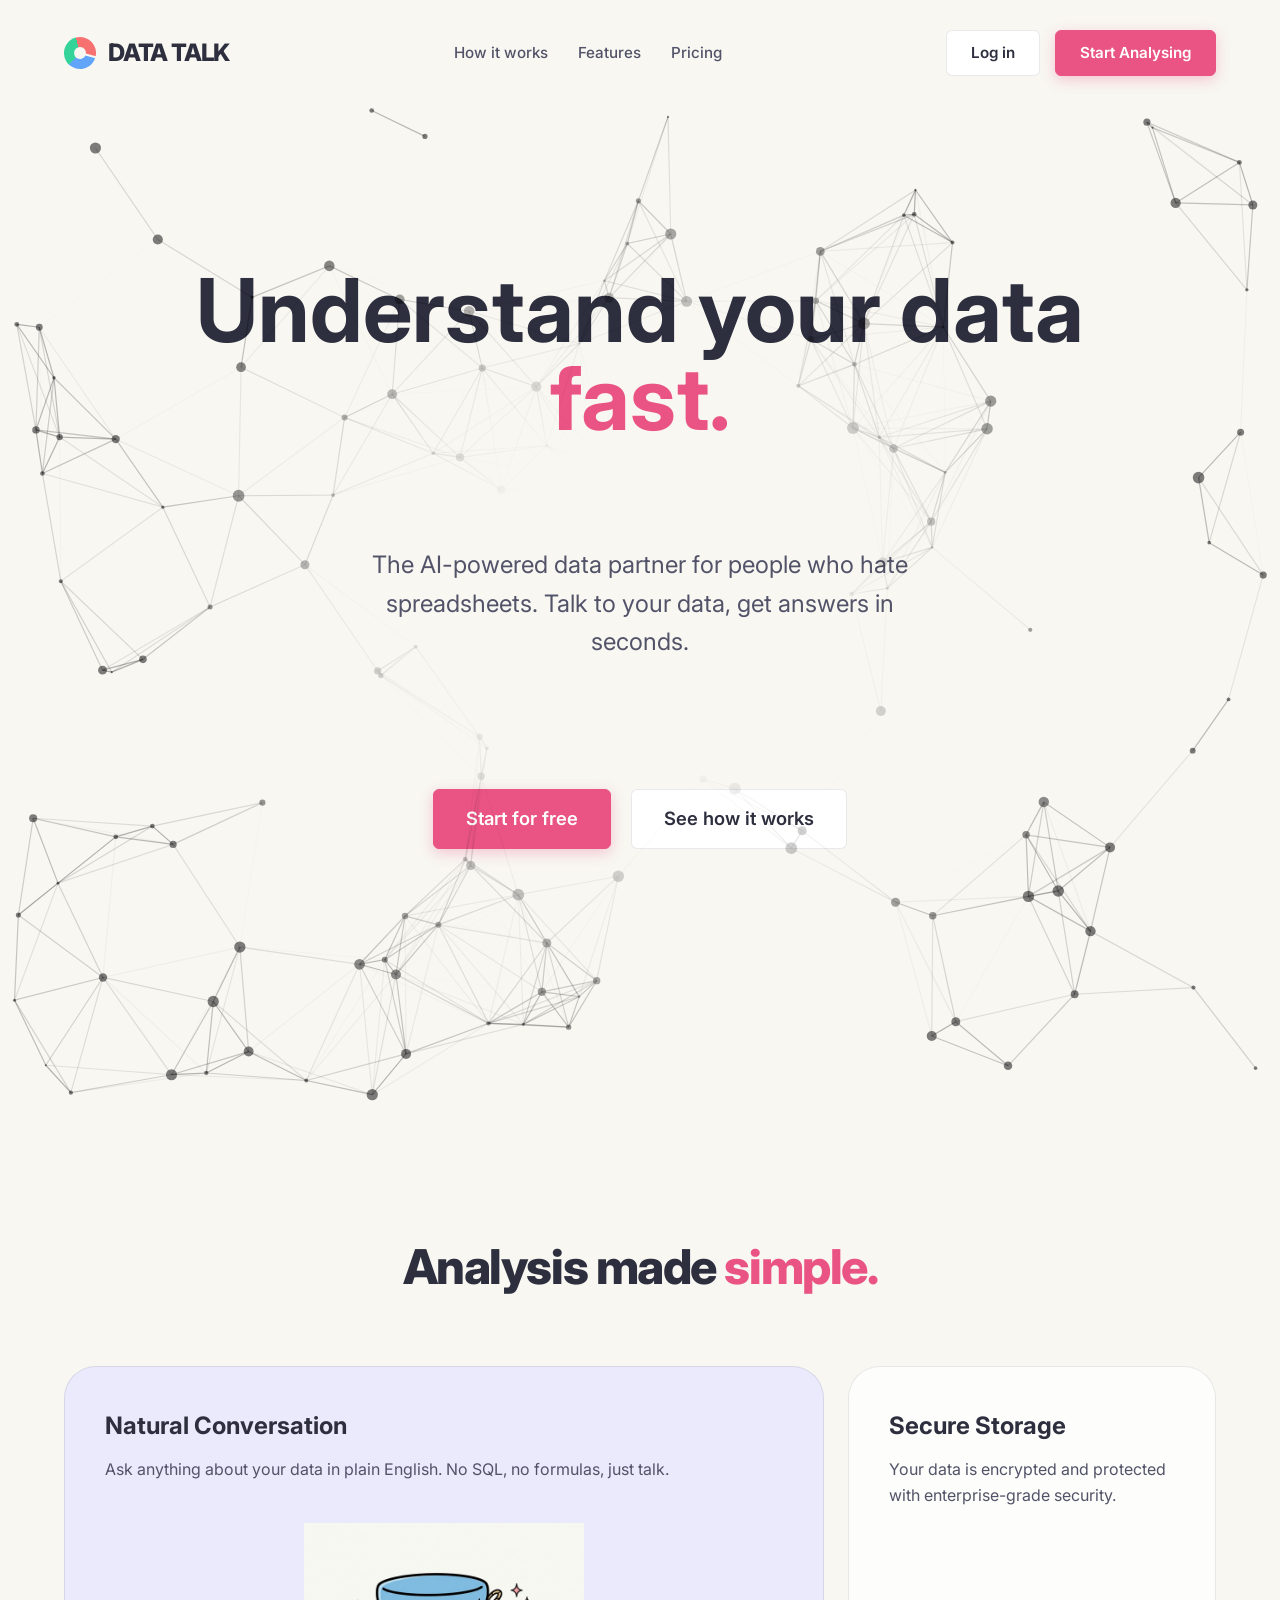
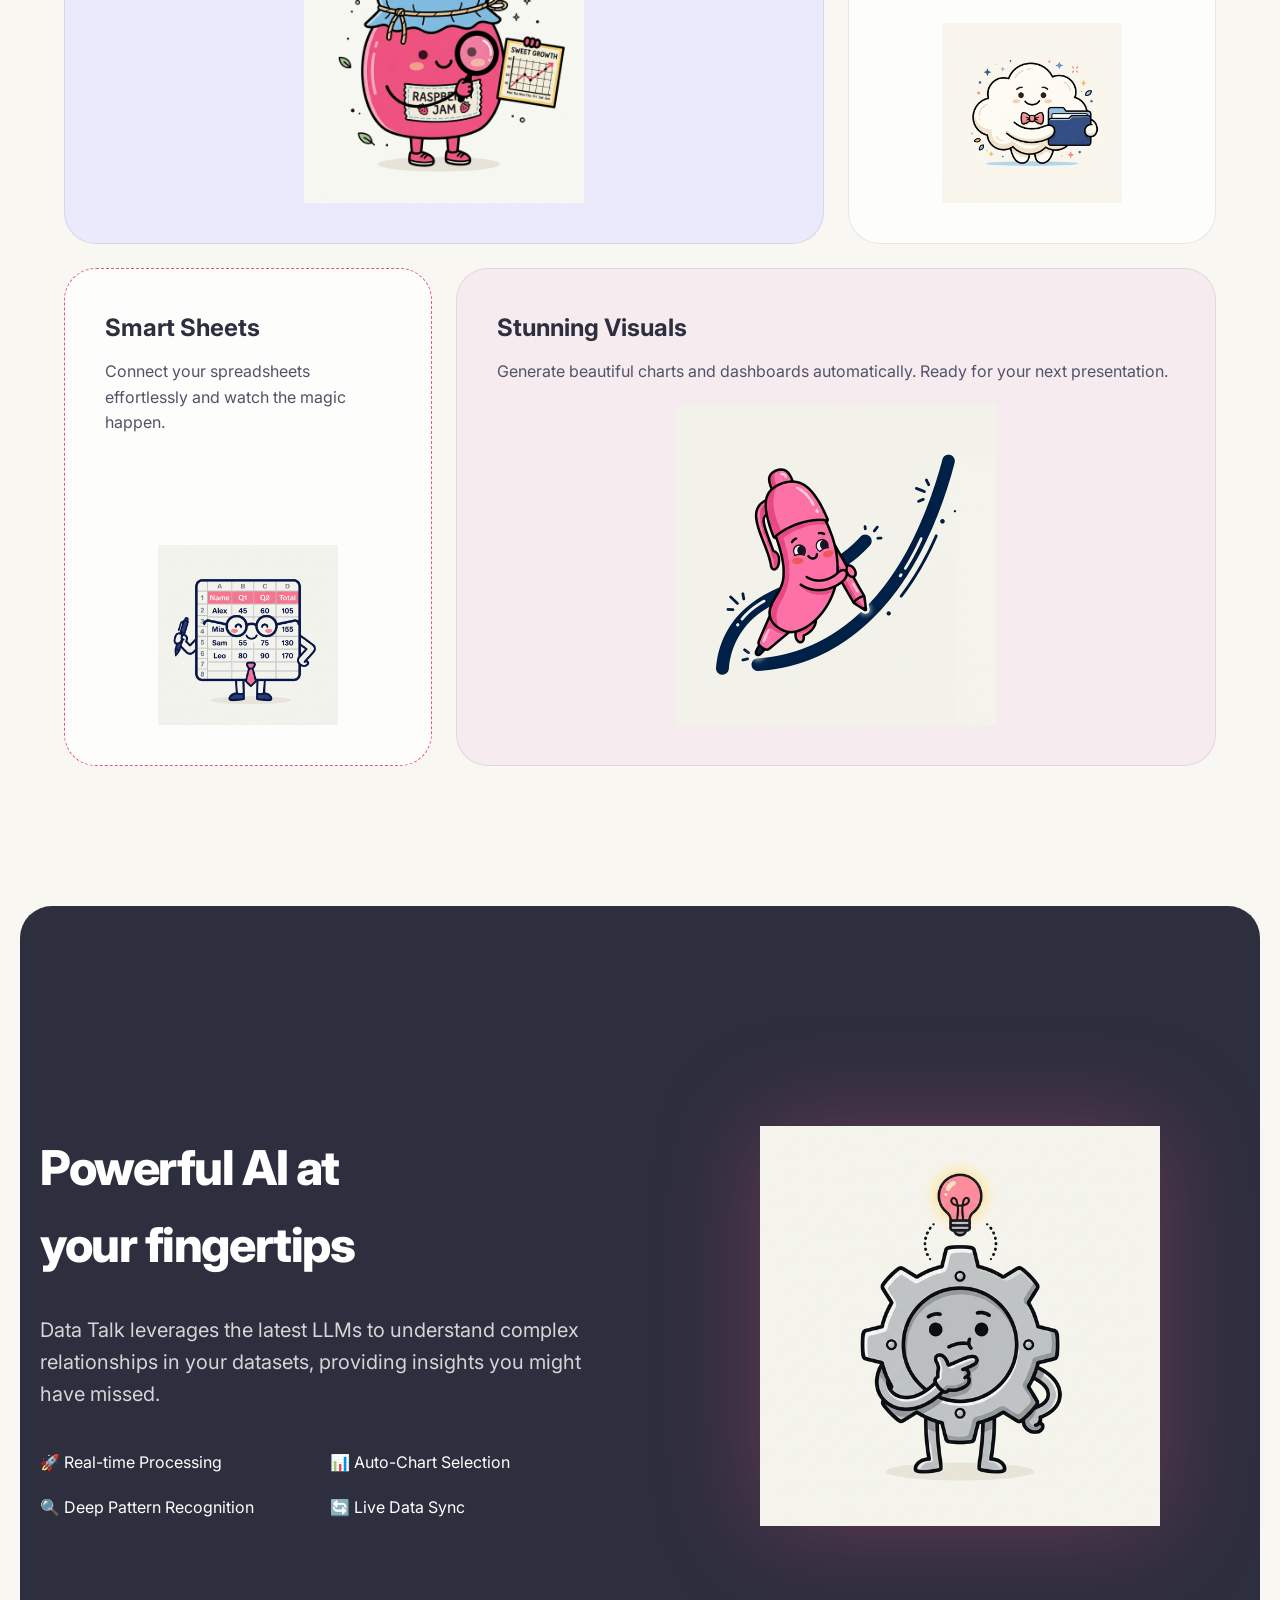
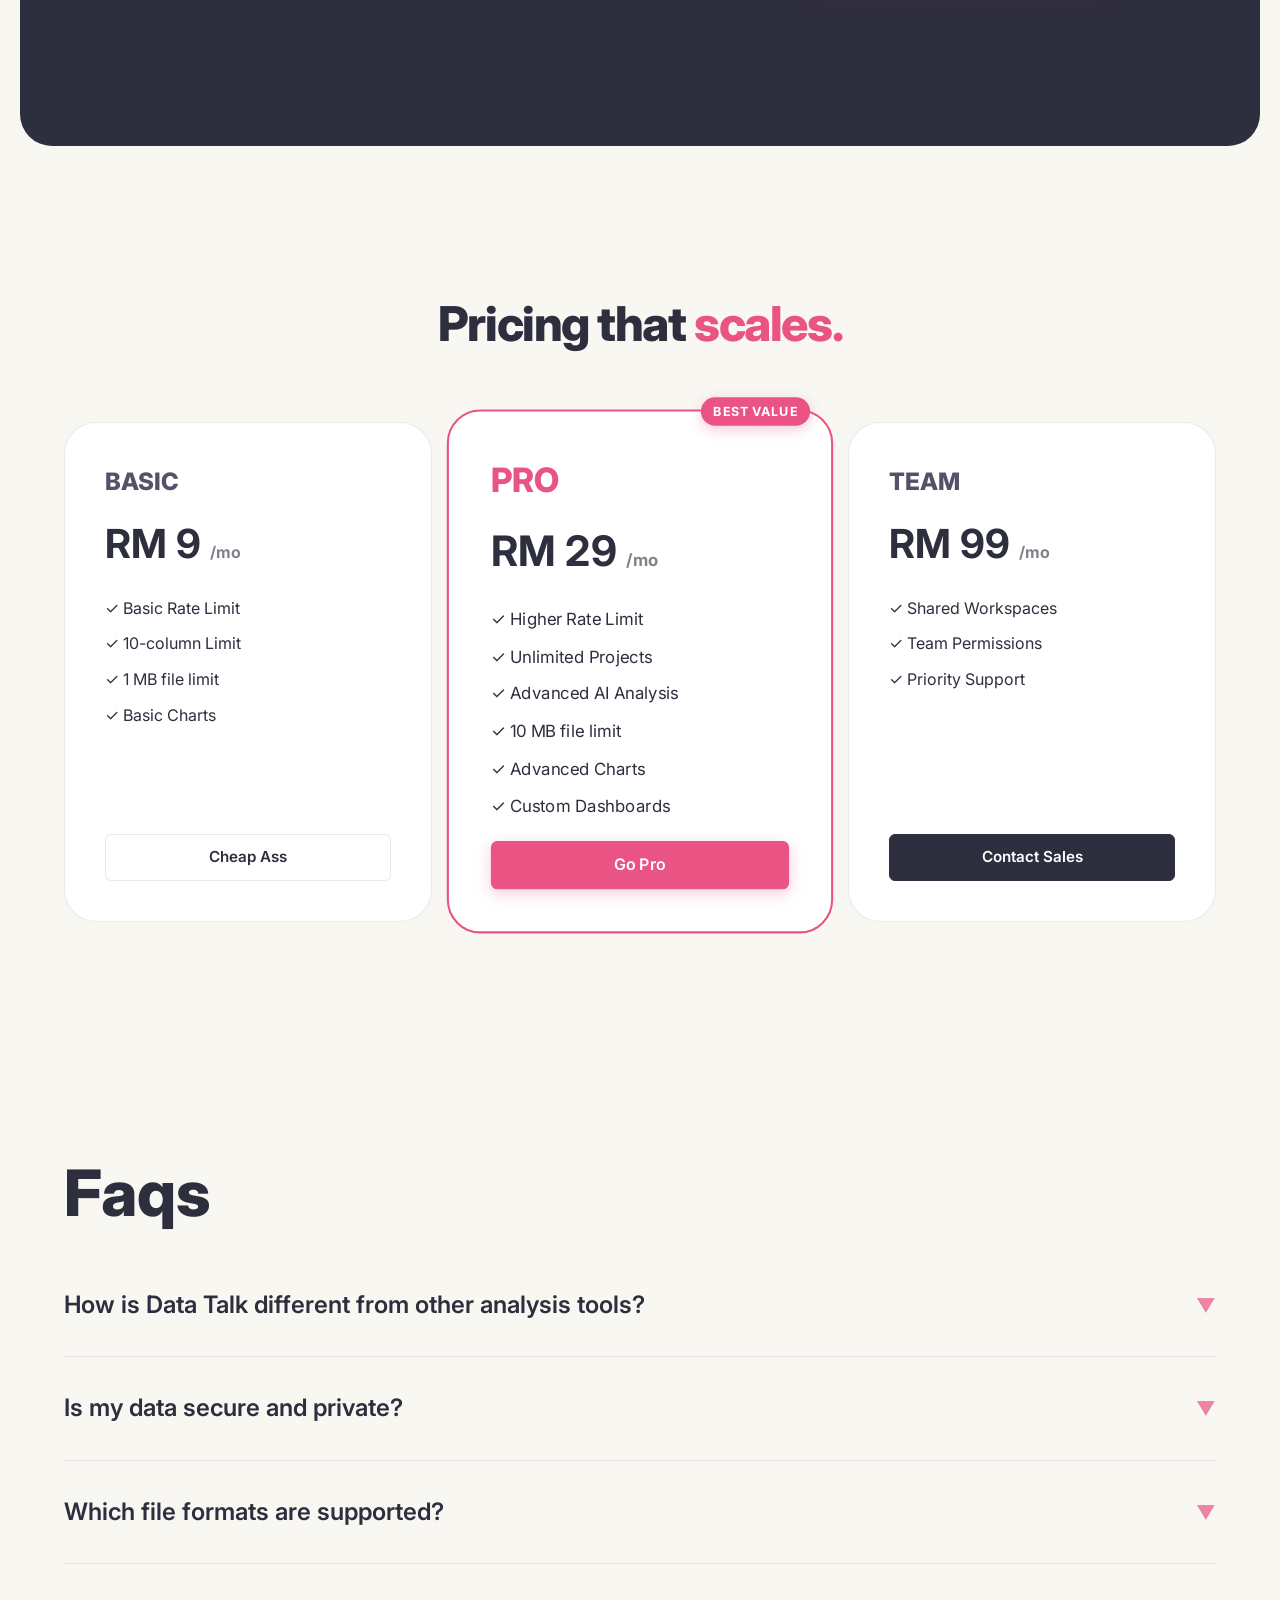
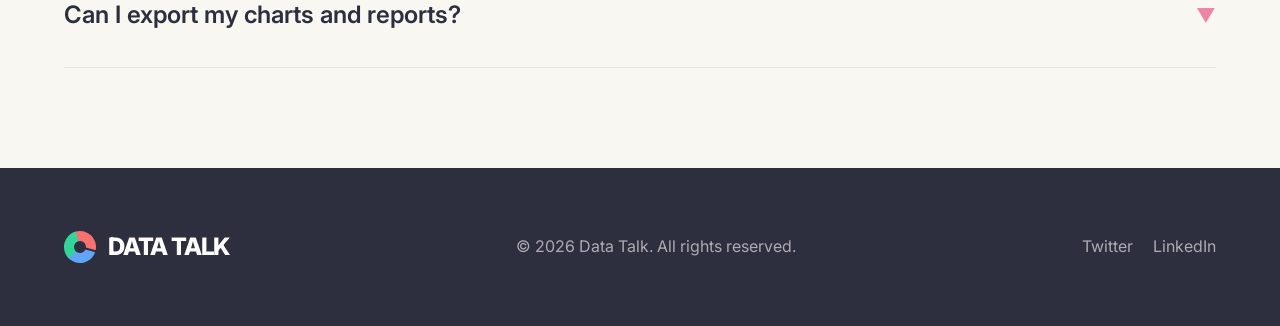
==== commit 787cd994: "Add dashboard styles and layout files - Created a new dashboard stylesheet to manage imports for lay" ====
--- a/index.html
+++ b/index.html
@@ -12,7 +12,7 @@
     <link
         href="https://fonts.googleapis.com/css2?family=Plus+Jakarta+Sans:wght@400;500;600;700;800&family=Inter:wght@400;500;600;700&display=swap"
         rel="stylesheet">
-    <link rel="stylesheet" href="styles.css">
+    <link rel="stylesheet" href="css/styles.css">
     <style>
         /* Modern Hero Scroller Animation */
         @keyframes float {
@@ -124,8 +124,8 @@
             </div>
         </section>
 
-        <!-- Dark Feature Section -->
-        <section id="features" class="section section-dark">
+        <!-- Feature Section -->
+        <section id="features" class="section section-feature">
             <div class="container" style="display: flex; align-items: center; gap: 80px; padding: 100px 0;">
                 <div style="flex: 1;">
                     <h2 class="section-title" style="text-align: left; margin-bottom: 30px;">Powerful AI at <br>your
--- a/css/styles.css
+++ b/css/styles.css
@@ -0,0 +1,728 @@
+:root {
+    --primary-color: #e95484;
+    /* Data Talk Pink */
+    --secondary-color: #2d2e3e;
+    /* Data Talk Navy */
+    --accent-color: #e95484;
+    --text-color: #2d2e3e;
+    --text-light: #525368;
+    --background: #f8f7f2;
+    /* Data Talk Beige */
+    --white: #ffffff;
+    --border-color: rgba(45, 46, 62, 0.1);
+    --font-family: 'Inter', 'Plus Jakarta Sans', sans-serif;
+    --container-width: 1200px;
+    --header-bg: rgba(248, 247, 242, 0.8);
+    --bento-bg-1: #ebeafc;
+    --bento-bg-2: #fdfdfb;
+    --bento-bg-3: #f6ecf0;
+
+    /* Layout Tokens */
+    --radius-lg: 2rem;
+    --radius-md: 1rem;
+    --section-spacing: 120px;
+
+    /* Surfaces */
+    --surface-primary: #ffffff;
+    --surface-secondary: #fdfdfb;
+    --surface-tertiary: #f0eee2;
+    --surface-hover: rgba(45, 46, 62, 0.05);
+    --surface-active: rgba(233, 84, 132, 0.1);
+    --shadow-color: rgba(45, 46, 62, 0.2);
+    --code-bg: rgba(45, 46, 62, 0.05);
+    --chart-border-top: rgba(45, 46, 62, 0.12);
+    --input-bg: #ffffff;
+    --shadow-soft: 0 10px 30px -5px rgba(45, 46, 62, 0.08);
+}
+
+* {
+    margin: 0;
+    padding: 0;
+    box-sizing: border-box;
+}
+
+body {
+    font-family: var(--font-family);
+    color: var(--text-color);
+    background-color: var(--background);
+    background: var(--background);
+    min-height: 100vh;
+    display: flex;
+    flex-direction: column;
+    overflow-x: hidden;
+    line-height: 1.6;
+}
+
+#particle-canvas {
+    position: fixed;
+    top: 0;
+    left: 0;
+    width: 100%;
+    height: 100%;
+    z-index: 0;
+    pointer-events: none;
+}
+
+.hero-section #particle-canvas {
+    position: absolute;
+    height: 100%;
+    mask-image: radial-gradient(circle at center, transparent 20%, black 60%);
+    -webkit-mask-image: radial-gradient(circle at center, transparent 20%, black 60%);
+}
+
+/* Dashboard Subtle Background */
+.dashboard-bg {
+    position: fixed;
+    top: 0;
+    left: 0;
+    width: 100vw;
+    height: 100vh;
+    z-index: -1;
+    overflow: hidden;
+    background: var(--background);
+}
+
+.bg-blob {
+    position: absolute;
+    border-radius: 50%;
+    filter: blur(80px);
+    opacity: 0.4;
+    will-change: transform;
+}
+
+.blob-1 {
+    top: -10%;
+    left: -10%;
+    width: 50vw;
+    height: 50vw;
+    background: radial-gradient(circle, rgba(66, 133, 244, 0.2) 0%, rgba(66, 133, 244, 0) 70%);
+    /* Blue */
+}
+
+.blob-2 {
+    bottom: -10%;
+    right: -10%;
+    width: 50vw;
+    height: 50vw;
+    background: radial-gradient(circle, rgba(234, 67, 53, 0.15) 0%, rgba(234, 67, 53, 0) 70%);
+    /* Red */
+}
+
+.blob-3 {
+    top: 40%;
+    left: 40%;
+    width: 40vw;
+    height: 40vw;
+    background: radial-gradient(circle, rgba(251, 188, 5, 0.1) 0%, rgba(251, 188, 5, 0) 70%);
+    /* Yellow */
+    opacity: 0.3;
+}
+
+.container {
+    width: 100%;
+    max-width: var(--container-width);
+    margin: 0 auto;
+    padding: 0 24px;
+}
+
+.section {
+    padding: var(--section-spacing) 0;
+    position: relative;
+}
+
+.section-feature {
+    background-color: var(--secondary-color);
+    color: #ffffff;
+    border-radius: var(--radius-lg);
+    margin: 20px;
+}
+
+.section-feature .section-title {
+    color: #ffffff;
+}
+
+.section-title {
+    font-size: 3rem;
+    font-weight: 800;
+    text-align: center;
+    margin-bottom: 60px;
+    letter-spacing: -0.03em;
+}
+
+/* Bento Grid */
+.bento-grid {
+    display: grid;
+    grid-template-columns: repeat(12, 1fr);
+    grid-gap: 24px;
+    margin-top: 40px;
+}
+
+.bento-item {
+    background: var(--white);
+    border-radius: var(--radius-lg);
+    padding: 40px;
+    border: 1px solid var(--border-color);
+    transition: transform 0.3s ease, box-shadow 0.3s ease;
+    display: flex;
+    flex-direction: column;
+    justify-content: space-between;
+}
+
+.bento-item:hover {
+    transform: translateY(-5px);
+    box-shadow: var(--shadow-soft);
+}
+
+.bento-item h3 {
+    font-size: 1.5rem;
+    font-weight: 700;
+    margin-bottom: 12px;
+}
+
+.bento-item p {
+    color: var(--text-light);
+    font-size: 1rem;
+}
+
+.bento-item img {
+    max-width: 100%;
+    height: auto;
+    margin-top: 20px;
+    align-self: center;
+}
+
+.col-6 {
+    grid-column: span 6;
+}
+
+.col-4 {
+    grid-column: span 4;
+}
+
+.col-8 {
+    grid-column: span 8;
+}
+
+.col-12 {
+    grid-column: span 12;
+}
+
+@media (max-width: 768px) {
+
+    .col-6,
+    .col-4,
+    .col-8 {
+        grid-column: span 12;
+    }
+
+    .section-title {
+        font-size: 2.25rem;
+    }
+}
+
+/* Header */
+.site-header {
+    width: 100%;
+    z-index: 100;
+    padding: 30px 0;
+    position: sticky;
+    top: 0;
+    background: var(--header-bg);
+    backdrop-filter: blur(10px);
+}
+
+.logo {
+    display: flex;
+    align-items: center;
+    font-weight: 800;
+    font-size: 1.5rem;
+    color: var(--text-color);
+    text-decoration: none;
+    gap: 12px;
+    letter-spacing: -0.05em;
+}
+
+.logo-icon {
+    width: 32px;
+    height: 32px;
+    background: conic-gradient(from 0deg, #f87171 0deg 120deg, #60a5fa 120deg 240deg, #34d399 240deg 360deg);
+    border-radius: 50%;
+    position: relative;
+    transform: rotate(-15deg);
+}
+
+.logo-icon::before {
+    content: '';
+    position: absolute;
+    top: 50%;
+    left: 50%;
+    transform: translate(-50%, -50%);
+    width: 12px;
+    height: 12px;
+    background: var(--background);
+    border-radius: 50%;
+    z-index: 2;
+}
+
+.logo-icon::after {
+    content: '';
+    position: absolute;
+    top: 50%;
+    left: 50%;
+    width: 20px;
+    height: 2px;
+    background: var(--background);
+    transform: translateY(-50%) rotate(30deg);
+    transform-origin: left center;
+}
+
+/* Logo variation for contrast backgrounds */
+.logo-light .logo-icon::before,
+.logo-light .logo-icon::after {
+    background: var(--secondary-color);
+}
+
+
+.main-nav ul {
+    display: flex;
+    list-style: none;
+    gap: 30px;
+}
+
+.main-nav a {
+    text-decoration: none;
+    color: var(--text-light);
+    font-weight: 500;
+    font-size: 0.95rem;
+    transition: color 0.2s;
+}
+
+.main-nav a:hover {
+    color: var(--primary-color);
+    /* Blue on hover */
+}
+
+.header-actions {
+    display: flex;
+    gap: 15px;
+    align-items: center;
+}
+
+.btn {
+    display: inline-flex;
+    align-items: center;
+    justify-content: center;
+    padding: 10px 24px;
+    border-radius: 6px;
+    font-weight: 600;
+    text-decoration: none;
+    transition: all 0.2s;
+    font-size: 0.95rem;
+}
+
+.btn-outline {
+    border: 1px solid var(--border-color);
+    color: var(--text-color);
+    background: var(--surface-primary);
+}
+
+.btn-outline:hover {
+    background-color: var(--surface-hover);
+    border-color: var(--text-color);
+    color: var(--text-color);
+}
+
+.btn-primary {
+    background-color: var(--primary-color);
+    color: var(--white);
+    border: 1px solid var(--primary-color);
+    box-shadow: 0 4px 14px rgba(233, 84, 132, 0.3);
+}
+
+.btn-primary:hover {
+    background-color: #d63d6e;
+    border-color: #d63d6e;
+    transform: translateY(-2px);
+    box-shadow: 0 6px 20px rgba(233, 84, 132, 0.4);
+}
+
+.btn-navy {
+    background-color: var(--secondary-color);
+    color: #ffffff;
+    border: 1px solid var(--secondary-color);
+}
+
+.btn-navy:hover {
+    background-color: #1e1f2a;
+    transform: translateY(-2px);
+    box-shadow: 0 6px 20px rgba(45, 46, 62, 0.2);
+}
+
+.btn-lg {
+    padding: 14px 32px;
+    font-size: 1.15rem;
+}
+
+/* Pricing Badge */
+.badge-recommended {
+    position: absolute;
+    top: 0;
+    right: 20px;
+    transform: translateY(-50%);
+    background: var(--primary-color);
+    color: var(--white);
+    padding: 4px 12px;
+    border-radius: 20px;
+    font-size: 0.75rem;
+    font-weight: 700;
+    text-transform: uppercase;
+    letter-spacing: 0.05em;
+    z-index: 10;
+    box-shadow: 0 4px 12px rgba(233, 84, 132, 0.3);
+}
+
+.mobile-menu-btn {
+    display: none;
+    background: none;
+    border: none;
+    cursor: pointer;
+    flex-direction: column;
+    gap: 6px;
+}
+
+.mobile-menu-btn span {
+    display: block;
+    width: 25px;
+    height: 3px;
+    background-color: var(--text-color);
+    border-radius: 3px;
+}
+
+/* Hero Section */
+main {
+    flex: 1;
+    display: flex;
+    flex-direction: column;
+}
+
+.hero-section {
+    flex: 1;
+    width: 100%;
+    display: flex;
+    align-items: center;
+    justify-content: center;
+    position: relative;
+}
+
+.hero-section .container {
+    padding-top: 40px;
+    padding-bottom: 60px;
+    justify-content: space-between;
+    align-items: center;
+    gap: 80px;
+    width: 100%;
+}
+
+.hero-content {
+    max-width: 50%;
+    display: flex;
+    flex-direction: column;
+    justify-content: center;
+    align-items: flex-start;
+    /* Prevent button from stretching */
+}
+
+.hero-content h1 {
+    font-size: 4.5rem;
+    font-weight: 800;
+    line-height: 1.1;
+    margin-bottom: 30px;
+    letter-spacing: -0.02em;
+    color: var(--text-color);
+    opacity: 1;
+}
+
+.hero-subhead {
+    font-size: 1.25rem;
+    color: var(--text-light);
+    margin-bottom: 40px;
+    font-weight: 400;
+    opacity: 1;
+}
+
+.hero-footnote {
+    margin-top: 20px;
+    color: var(--text-light);
+    font-size: 0.9rem;
+}
+
+.hero-image {
+    max-width: 45%;
+    display: flex;
+    justify-content: center;
+    align-items: center;
+}
+
+.hero-image img {
+    max-width: 100%;
+    height: auto;
+    filter: drop-shadow(0 20px 25px -5px rgba(0, 0, 0, 0.1));
+}
+
+/* Responsive */
+@media (max-width: 768px) {
+    .site-header {
+        position: relative;
+    }
+
+    .main-nav,
+    .header-actions {
+        display: none;
+    }
+
+    .mobile-menu-btn {
+        display: flex;
+    }
+
+    .hero-section .container {
+        flex-direction: column;
+        padding-top: 40px;
+        text-align: center;
+    }
+
+    .hero-content {
+        max-width: 100%;
+        margin-bottom: 50px;
+    }
+
+    .hero-content h1 {
+        font-size: 3rem;
+    }
+
+    .hero-image {
+        max-width: 80%;
+    }
+}
+
+/* Shared interactive-element base (prevents duplication across CSS modules) */
+.chart-action-btn,
+.btn-dash-action,
+.table-toggle-btn,
+.regenerate-btn,
+.followup-chip,
+.card-resize-btn,
+.data-preview-toggle {
+    font-family: var(--font-family);
+    cursor: pointer;
+    transition: background 0.2s, border-color 0.2s, color 0.2s, transform 0.2s;
+}
+
+/* Chat Hero UI */
+.chat-hero-container {
+    display: flex;
+    flex-direction: column;
+    justify-content: center;
+    align-items: center;
+    height: 100%;
+    width: 100%;
+    max-width: 800px;
+    /* Constrain width for readability */
+    margin: 0 auto;
+    padding-bottom: 10vh;
+    /* Visual balance */
+}
+
+.chat-hero-title {
+    font-size: 2.5rem;
+    font-weight: 600;
+    margin-bottom: 2rem;
+    text-align: center;
+    background: linear-gradient(135deg, var(--text-color) 0%, var(--text-light) 100%);
+    -webkit-background-clip: text;
+    background-clip: text;
+    -webkit-text-fill-color: transparent;
+    letter-spacing: -0.02em;
+}
+
+.chat-input-wrapper {
+    width: 100%;
+    position: relative;
+    border-radius: 16px;
+    background: var(--surface-secondary);
+    box-shadow: 0 4px 20px var(--shadow-color);
+    border: 1px solid var(--border-color);
+    padding: 10px;
+    transition: box-shadow 0.3s, border-color 0.3s, background 0.3s, transform 0.3s;
+}
+
+.chat-input-wrapper:hover,
+.chat-input-wrapper:focus-within {
+    box-shadow: 0 8px 30px rgba(66, 133, 244, 0.15);
+    border-color: var(--primary-color);
+    background: var(--surface-primary);
+    transform: translateY(-2px);
+}
+
+.chat-hero-input {
+    width: 100%;
+    min-height: 60px;
+    border: none;
+    background: transparent;
+    padding: 15px 50px 15px 20px;
+    /* Space for buttons */
+    font-size: 1.1rem;
+    font-family: var(--font-family);
+    color: var(--text-color);
+    resize: none;
+    outline: none;
+}
+
+.chat-actions {
+    display: flex;
+    justify-content: space-between;
+    align-items: center;
+    padding: 0 10px 5px 10px;
+    border-top: 1px solid rgba(0, 0, 0, 0.05);
+    margin-top: 5px;
+}
+
+.chat-tools {
+    display: flex;
+    gap: 10px;
+}
+
+.tool-btn {
+    background: none;
+    border: none;
+    cursor: pointer;
+    padding: 8px;
+    border-radius: 50%;
+    color: var(--text-light);
+    transition: background 0.2s, color 0.2s;
+    display: flex;
+    align-items: center;
+    justify-content: center;
+}
+
+.tool-btn:hover {
+    background: rgba(0, 0, 0, 0.05);
+    color: var(--primary-color);
+}
+
+.send-btn {
+    background: var(--primary-color);
+    color: white;
+    border: none;
+    border-radius: 8px;
+    width: 36px;
+    height: 36px;
+    cursor: pointer;
+    display: flex;
+    align-items: center;
+    justify-content: center;
+    transition: transform 0.2s;
+}
+
+.send-btn:hover {
+    transform: scale(1.05);
+}
+
+.suggestions-row {
+    display: flex;
+    gap: 10px;
+    margin-top: 20px;
+    flex-wrap: wrap;
+    justify-content: center;
+}
+
+.suggestion-chip {
+    padding: 8px 16px;
+    background: var(--surface-tertiary);
+    border: 1px solid var(--border-color);
+    border-radius: 20px;
+    font-size: 0.9rem;
+    color: var(--text-light);
+    cursor: pointer;
+    transition: background 0.2s, border-color 0.2s, color 0.2s;
+}
+
+.suggestion-chip:hover {
+    background: var(--surface-primary);
+    border-color: var(--primary-color);
+    color: var(--primary-color);
+    transform: translateY(-1px);
+    box-shadow: 0 2px 8px var(--shadow-color);
+}
+
+/* FAQ Section */
+.faq-section {
+    background-color: var(--background);
+    padding: 100px 0;
+}
+
+.faq-title {
+    font-size: 4rem;
+    font-weight: 800;
+    margin-bottom: 10px;
+    color: var(--text-color);
+}
+
+.faq-list {
+    margin: 0 auto;
+}
+
+.faq-item {
+    border-bottom: 1px solid var(--border-color);
+    padding: 32px 0;
+}
+
+.faq-question {
+    display: flex;
+    justify-content: space-between;
+    align-items: center;
+    cursor: pointer;
+    font-size: 1.5rem;
+    font-weight: 600;
+    color: var(--text-color);
+    transition: all 0.2s ease;
+}
+
+.faq-question:hover {
+    color: var(--primary-color);
+}
+
+.faq-icon {
+    transition: transform 0.4s cubic-bezier(0.4, 0, 0.2, 1);
+    color: var(--primary-color);
+    opacity: 0.7;
+    font-size: 1.2rem;
+}
+
+.faq-answer {
+    max-height: 0;
+    overflow: hidden;
+    transition: all 0.4s cubic-bezier(0.4, 0, 0.2, 1);
+    opacity: 0;
+}
+
+.faq-item.active .faq-answer {
+    max-height: 300px;
+    margin-top: 20px;
+    opacity: 1;
+}
+
+.faq-item.active .faq-icon {
+    transform: rotate(180deg);
+    opacity: 1;
+}
+
+.faq-answer p {
+    font-size: 1.15rem;
+    color: var(--text-light);
+    line-height: 1.6;
+    max-width: 800px;
+}
+
+.thinking-img {
+    filter: drop-shadow(0 0 50px rgba(233, 84, 132, 0.3));
+}
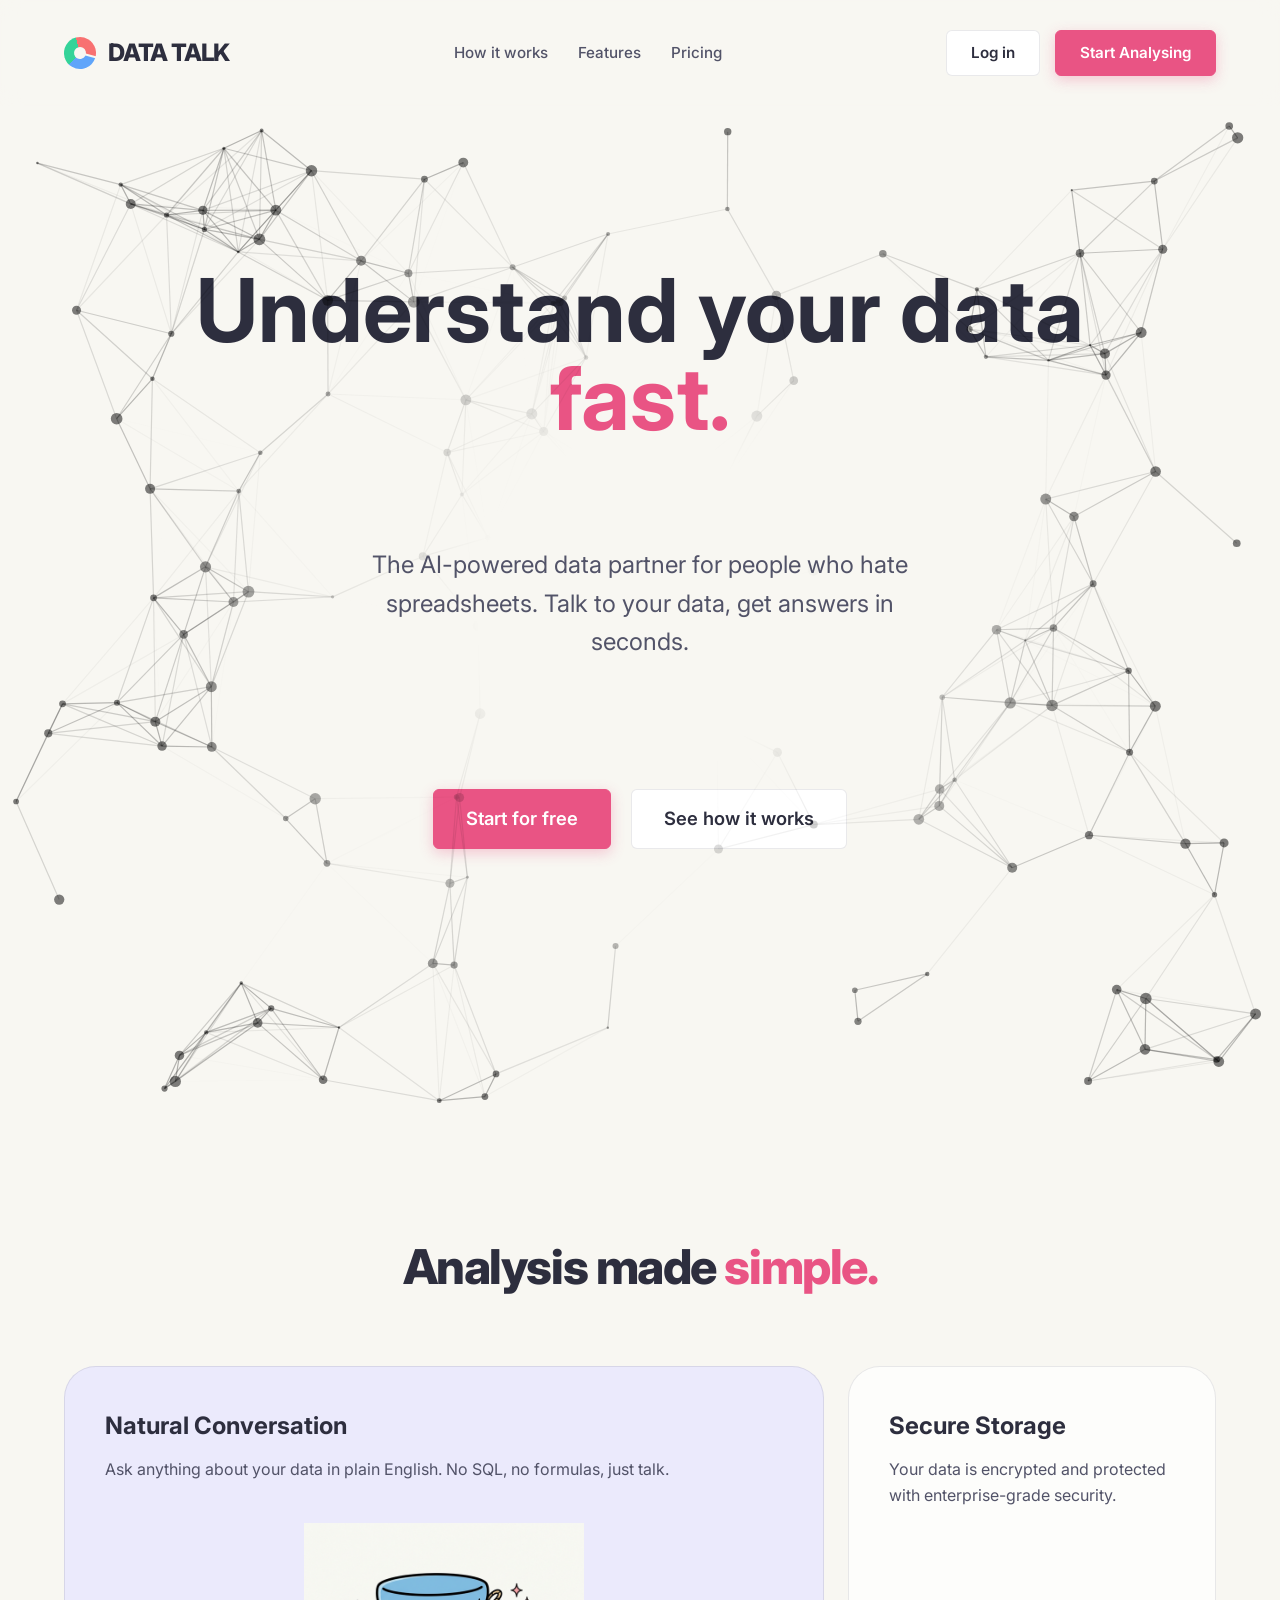
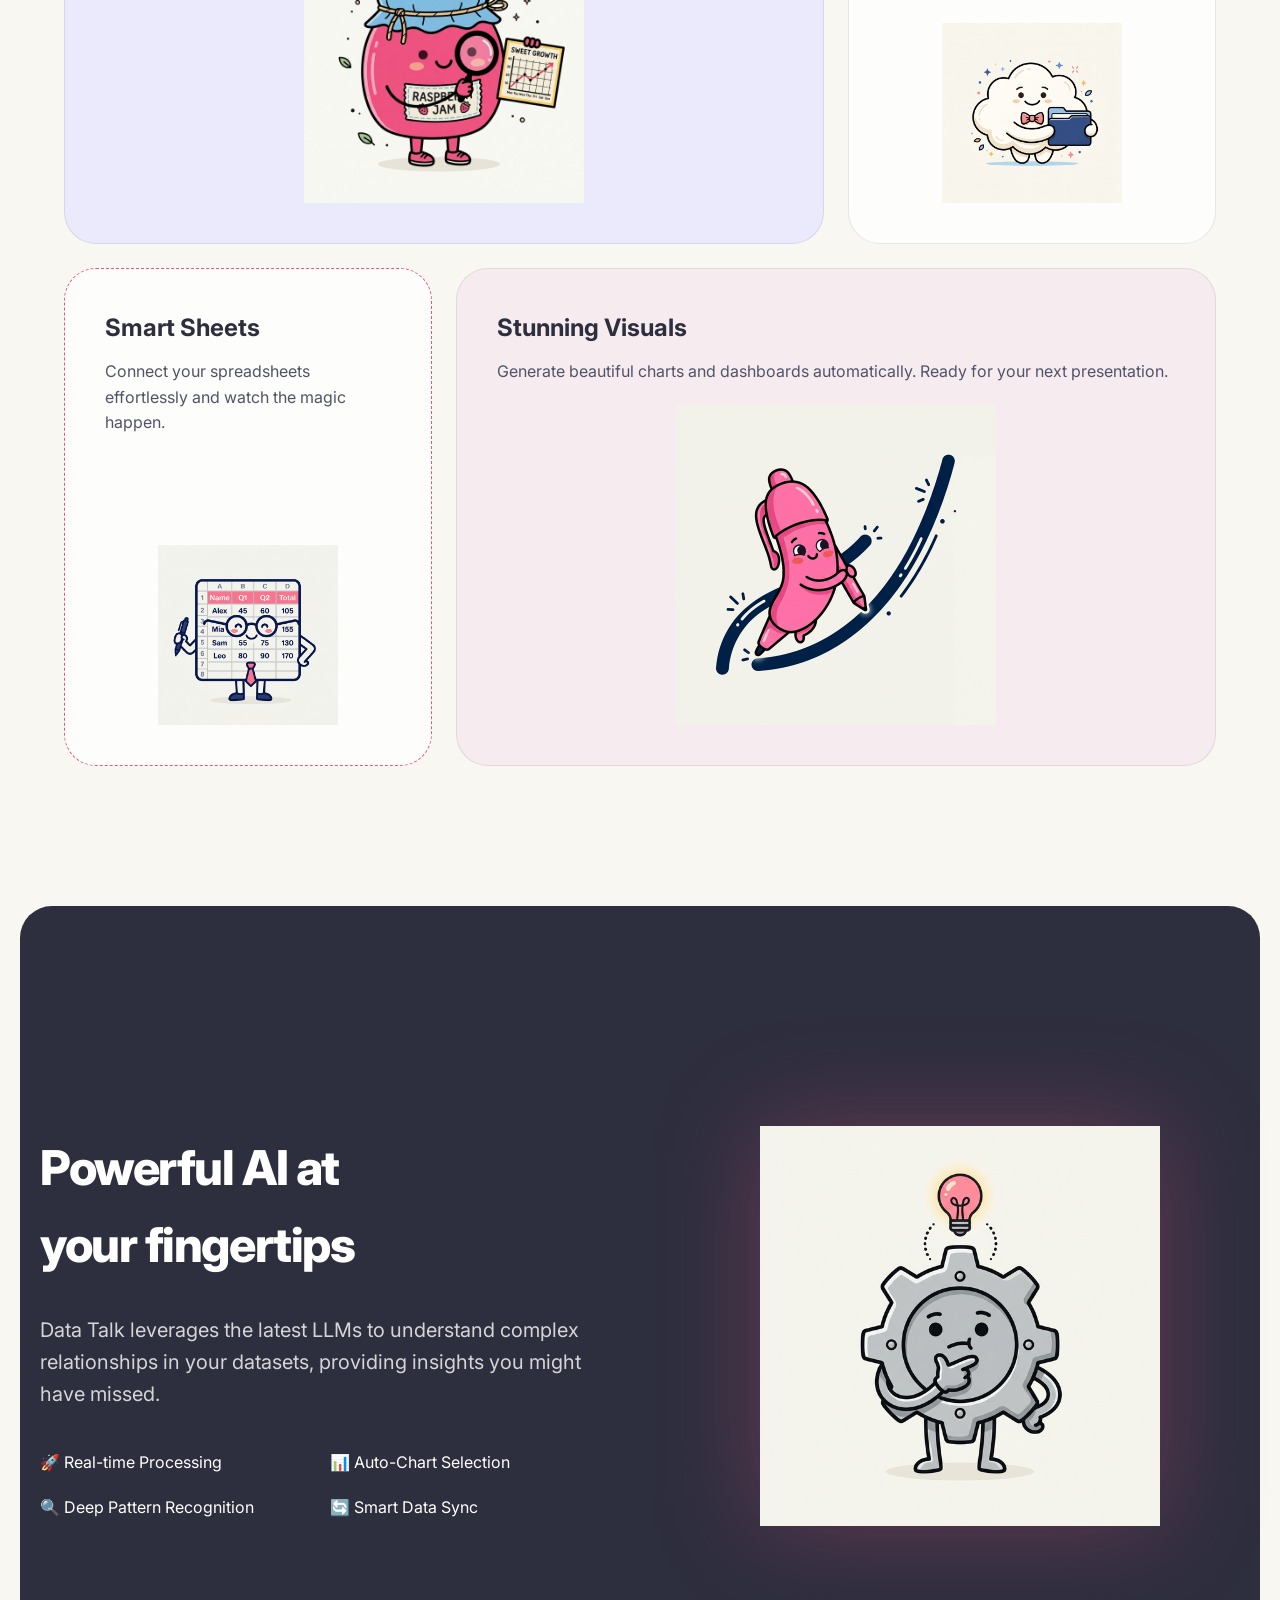
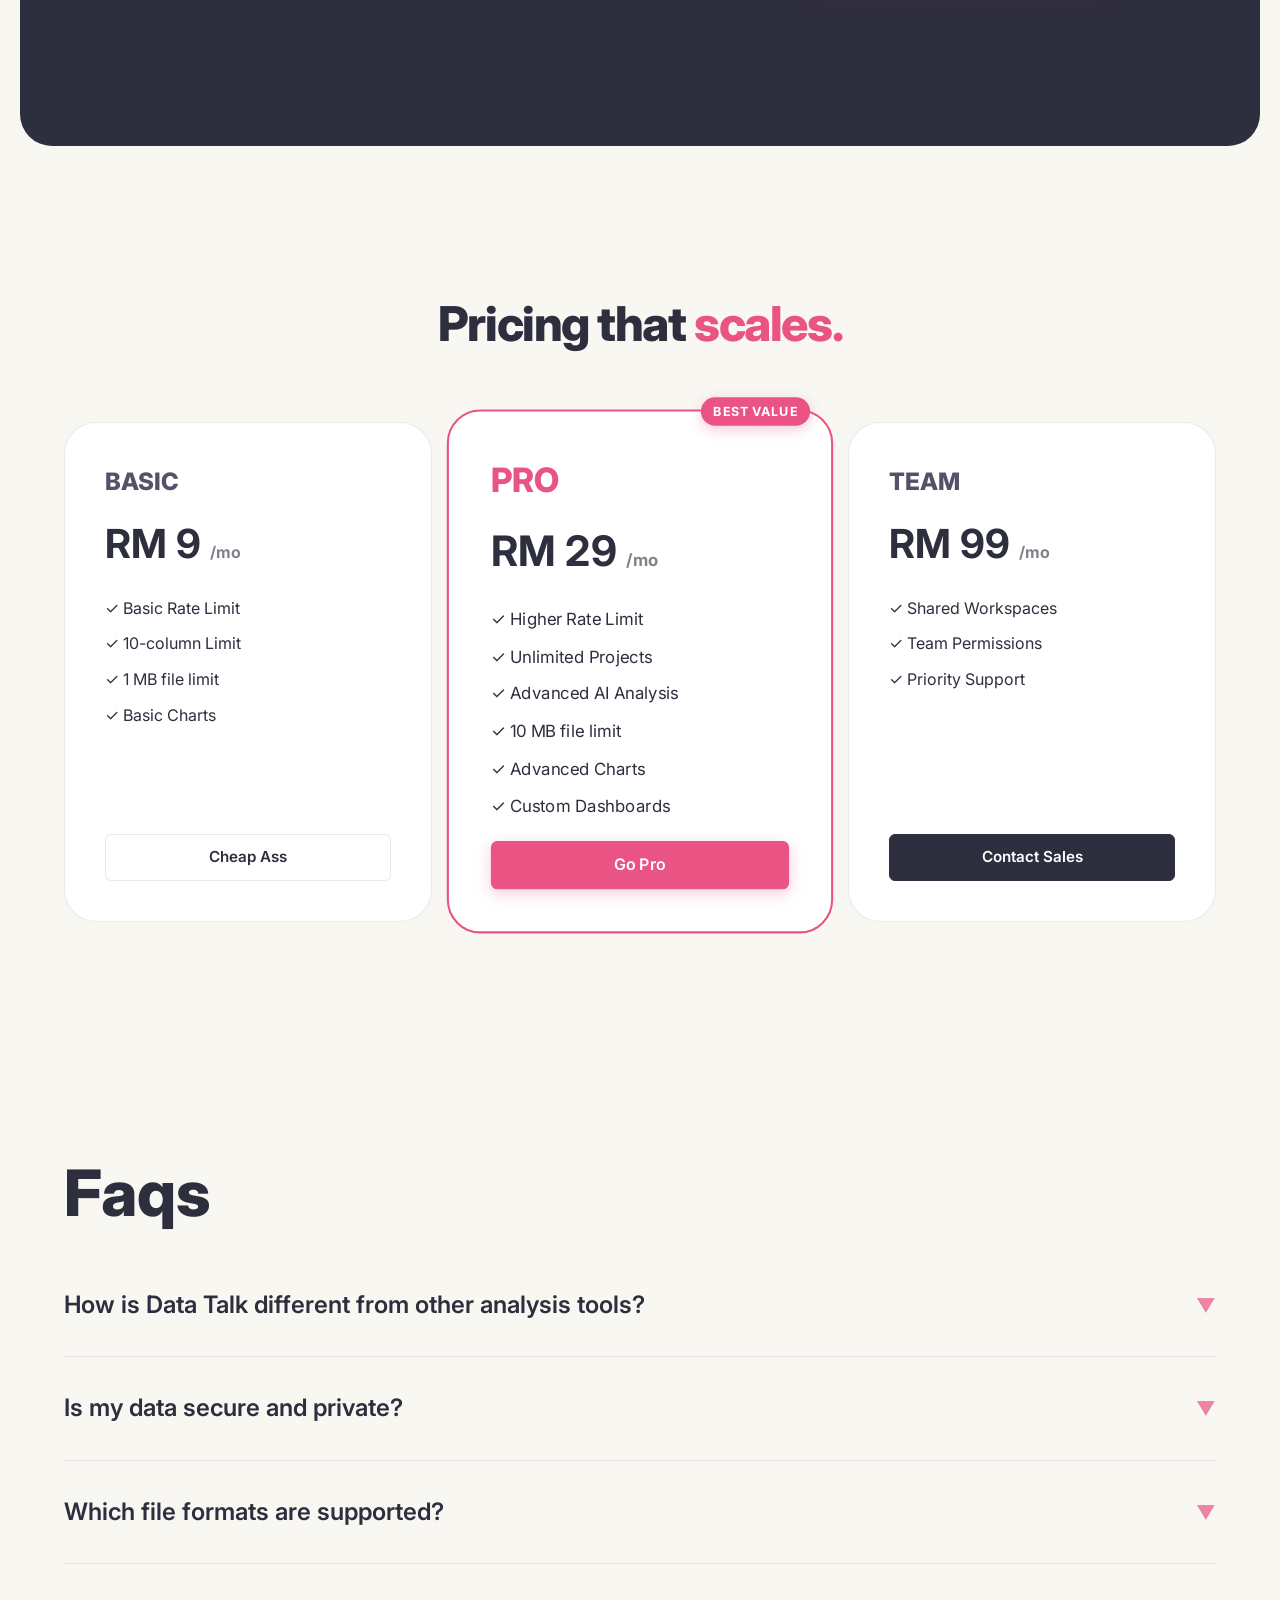
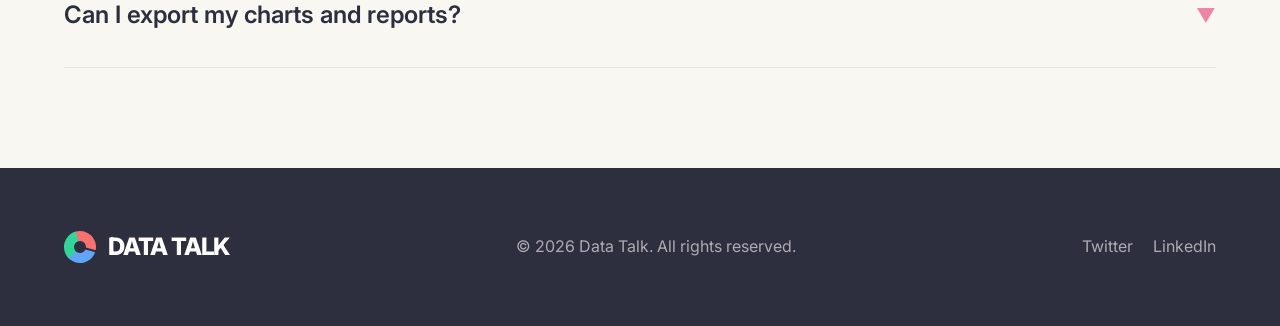
==== commit 47344811: "Add chat session management, user profile page, and usage tracking services - Implemented chat sessi" ====
--- a/index.html
+++ b/index.html
@@ -137,7 +137,7 @@
                         <li>🚀 Real-time Processing</li>
                         <li>📊 Auto-Chart Selection</li>
                         <li>🔍 Deep Pattern Recognition</li>
-                        <li>🔄 Live Data Sync</li>
+                        <li>🔄 Smart Data Sync</li>
                     </ul>
                 </div>
                 <div style="flex: 1; display: flex; justify-content: center;">
--- a/css/styles.css
+++ b/css/styles.css
@@ -591,24 +591,6 @@
     gap: 10px;
 }
 
-.tool-btn {
-    background: none;
-    border: none;
-    cursor: pointer;
-    padding: 8px;
-    border-radius: 50%;
-    color: var(--text-light);
-    transition: background 0.2s, color 0.2s;
-    display: flex;
-    align-items: center;
-    justify-content: center;
-}
-
-.tool-btn:hover {
-    background: rgba(0, 0, 0, 0.05);
-    color: var(--primary-color);
-}
-
 .send-btn {
     background: var(--primary-color);
     color: white;
